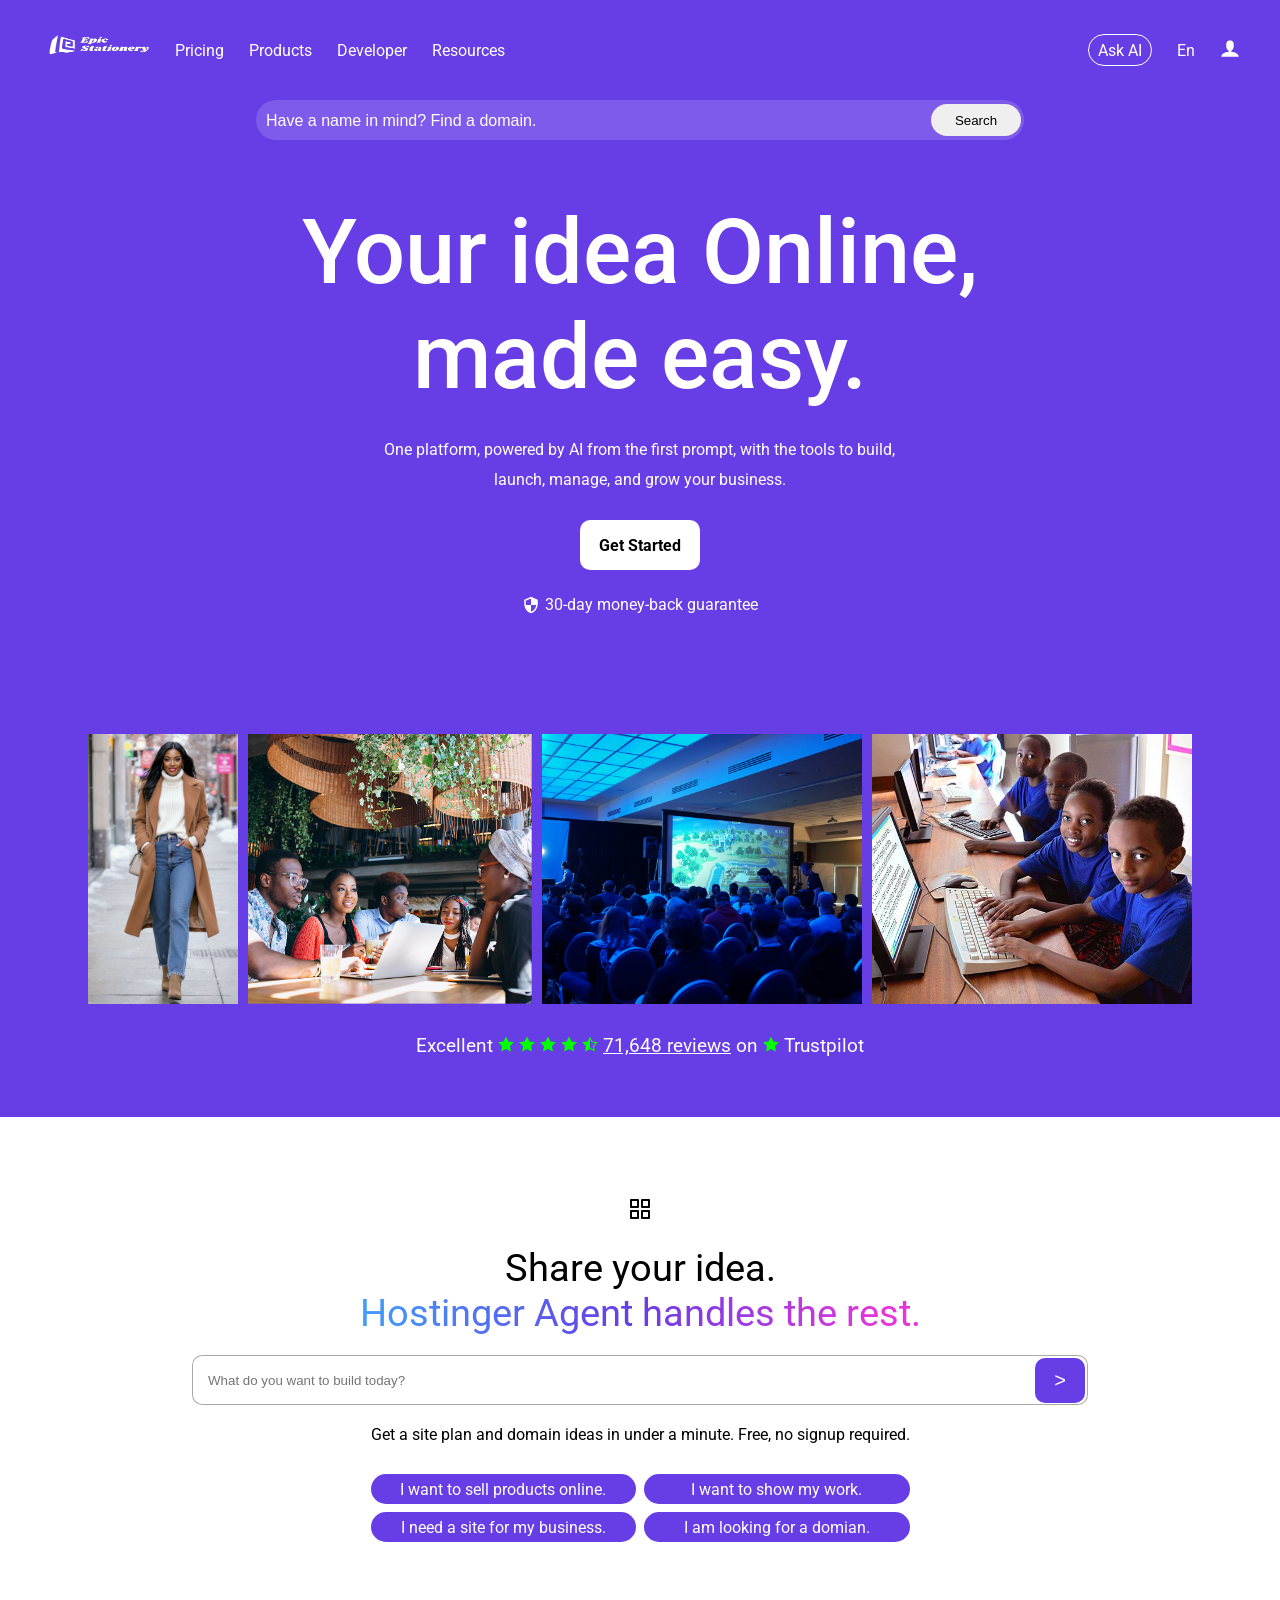
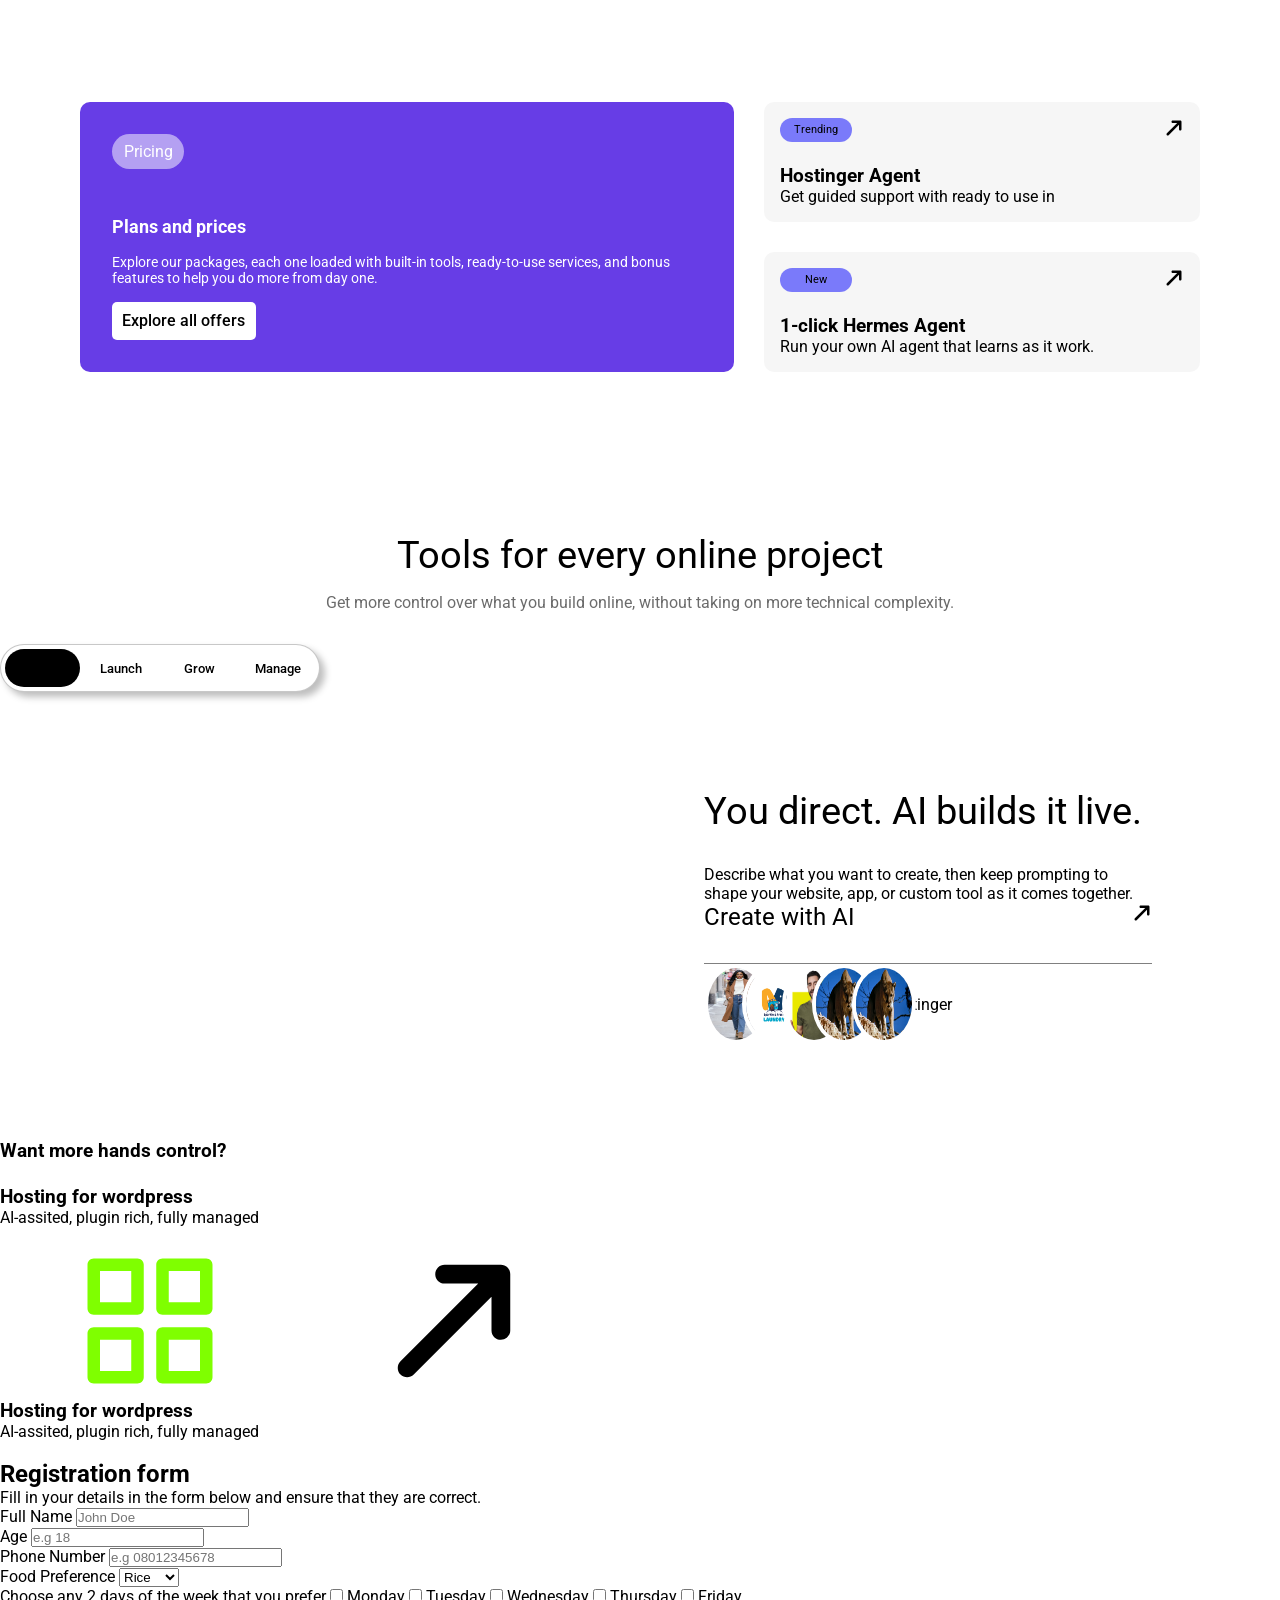
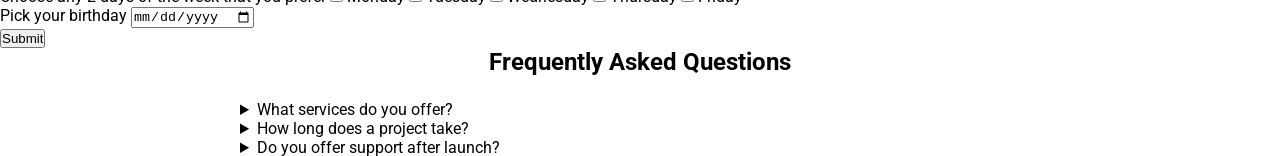
==== index1.html @ b1a4bb9d "Initial commit" ====
<!doctype html>


<html>



  <head>

    <!-- Important tags to include in the head tag of your html -->
    <title>Replication Of Hostinger Homepage</title>
    <link rel="stylesheet" href="/style.css">
    <meta name="viewport" content="width=device-width, initial-scale=1.0">
    <meta charset="UTF-8">
    <link rel="icon" href="Public/Images/favicon-logo.png">



    <link rel="preconnect" href="https://fonts.googleapis.com">
    <link rel="preconnect" href="https://fonts.gstatic.com" crossorigin>
    <link href="https://fonts.googleapis.com/css2?family=Roboto:ital,wght@0,100..900;1,100..900&display=swap" rel="stylesheet">
    <link rel="preconnect" href="https://fonts.googleapis.com">
    <link rel="preconnect" href="https://fonts.gstatic.com" crossorigin>
    <link href="https://fonts.googleapis.com/css2?family=Vampiro+One&display=swap" rel="stylesheet">
    
  </head>



  <body>


    <!-- Header section -->
    <header class="header">
      <div class="header-section-1">
        <img id="logoBlack" class="logo hidden" src="/Public/Images/Epic_logo_black.png" alt="Epic Logo Black" />
        <img id="logoWhite" class="logo" src="/Public/Images/Epic-logo-white.png" alt="Epic Logo White" />
        <nav class="header-nav sticky-text"> 
          <a href="https://www.hostinger.com/ng/pricing">Pricing</a>
          <a href="/products">Products</a>
          <a href="/developer">Developer</a>
          <a href="/resources">Resources</a>
        </nav>
      </div>
      <div class="header-section-2">
        <a class="Askai-btn" href="/ask-ai">Ask AI</a>
        <a class="lang" href="">En</a>
        <a class="profile" href="/user-profile">
          <!-- <img src="" alt=""> -->
          <svg class="icon icon-user"><use xlink:href="Public/symbol-defs.svg#icon-user"></use></svg>
        </a>
        <div class="menu">
          <svg class="icon icon-menu"><use xlink:href="Public/menu.svg"></use></svg>
        </div>
        
      </div>
    </header>


    <!-- Main section -->
    <main>

      <!-- First section inside main tag -->
      <section class="section-1">


        <div class="section-1-search">
          <input
            name="Search"
            id=""
            placeholder="Have a name in mind? Find a domain."
          ></input>
          <button class="section-1-searchbutton" type="submit">Search</button>
        </div>


        <div class="section-1-content">
          <h2 id="first-h2" class="section-1-h2">Your idea Online, <br> made easy.</h2>
          <p class="section-1-contentp1">
            One platform, powered by AI from the first prompt, with the tools to
            build, launch, manage, and grow your business.
          </p>
          <a class="section-1-ctabutton" href=""><b>Get Started</b></a>
          <p id="styled" class="section-1-contentp2"><svg class="icon icon-security"><use xlink:href="Public/symbol-defs.svg#icon-security"></use></svg> 30-day money-back guarantee</p>
        </div>


        <div class="section-1-content2">

          <div class="section-1-images">
            <div class="hero-image1-container">
              <h4>Build</h4>
              <img
              class="hero-image1"
                src="Public/Images/15 Effortless Winter Style for Black Women.jpg"
                alt="Image 1"
              />
            </div>
            <div class="hero-image2-container">
              <h4>Lauch</h4>
              <img class="hero-image2" src="Public/Images/community.png" alt="Image 2" />

            </div>
              
              <div class="hero-image3-container">
                <h4>Grow</h4>
                <img
                class="hero-image3"
                  src="Public/Images/stem-list-EVgsAbL51Rk-unsplash.jpg"
                  alt="Image 3"
                />
              </div>
  
              <div class="hero-image4-container">
                <h4>Mange</h4>
                <img class="hero-image4" src="Public/Images/kps.jpg" alt="Image 4" />
              </div>
  
          </div>
  
  
          <div class="hero-review">
            <p>Excellent 
              <span><svg class="icon icon-star-full"><use xlink:href="Public/symbol-defs.svg#icon-star-full"></use></svg> </span> 
              <span><svg class="icon icon-star-full"><use xlink:href="Public/symbol-defs.svg#icon-star-full"></use></svg> </span> 
              <span><svg class="icon icon-star-full"><use xlink:href="Public/symbol-defs.svg#icon-star-full"></use></svg> </span> 
              <span><svg class="icon icon-star-full"><use xlink:href="Public/symbol-defs.svg#icon-star-full"></use></svg> </span> 
              <span><svg class="icon icon-star-half"><use xlink:href="Public/symbol-defs.svg#icon-star-half"></use></svg> </span>  
              <a class="hero-review-text">71,648 reviews</a> on <span><svg class="icon icon-star-full"><use xlink:href="Public/symbol-defs.svg#icon-star-full"></use></svg> </span> Trustpilot</p>
          </div>
        </div>

      </section>


      <!-- Second section inside main tag -->
      <section class="section-2">

        <div>
          <img src="/Public/Images/grid.png" alt="Grid Icon" />
        </div>

        <div>
          <h2 class="section-2-heading">
            Share your idea. <br />
            <span class="section-2-heading2">Hostinger Agent handles the rest.</span>
          </h2>
          <!-- <h2>Hostinger Agent handles the rest.</h2> -->
        </div>

        <div class="section-2-input">
          <!-- <form action=""> -->
            <input
            name="Textarea"
            id="section-2-field"
            class="section-2-textarea"
            placeholder="What do you want to build today?"
          />
          <button class="section-2-button" type="submit">></button>
          <!-- </form> -->
        </div>


        <div class="section-2-text">
            <p class="section-2-text1">Get a site plan and domain ideas in under a minute. Free, no signup required.</p>
            <div class="section-2-subtext">
                <p class="subtext-1">I want to sell products online.</p>
                <p class="subtext-2">I want to show my work.</p>
                <p class="subtext-3">I need a site for my business.</p>
                <p class="subtext-4">I am looking for a domian.</p>
            </div>
        </div>


      </section>


      <!-- Third section inside main tag -->
      <section class="section-3-container">


        <div class="section-3-container1">
            <h4>Pricing</h4>
            <div class="section-3-container1subtext">
              <h3>Plans and prices</h3>
              <p>Explore our packages, each one loaded with built-in tools, ready-to-use services, and bonus features to help you do more from day one.</p>
              <a href="" class="section-3-button">Explore all offers</a>
            </div>
        </div>


         <div class="section-3-container2">
          <div class="section-3-container2heading">
            <h4>Trending</h4>
            <div><svg class="icon icon-user"><use xlink:href="Public/symbol-defs.svg#icon-arrow-up-right2"></use></svg></div>
          </div>
          <div class="section-3-container2subheading">
            <h3>Hostinger Agent</h3>
            <p>Get guided support with ready to use in </p>
          </div>
        </div>


        <div class="section-3-container3">
          <div class="section-3-container2heading">
            <h4>New</h4>
            <div><svg class="icon icon-user"><use xlink:href="Public/symbol-defs.svg#icon-arrow-up-right2"></use></svg></div>
          </div>
          <div class="section-3-container3subheading">
            <h3>1-click Hermes Agent</h3>
            <p>Run your own AI agent that learns as it work.</p>
            <!-- <img src="" alt=""> -->
          </div>
        </div>


      </section>


      <!-- Fourth section inside main tag -->
      <section class="section-4">


        <div class="section-4-heading">
            <h1>Tools for every online project</h1>
            <p>Get more control over what you build online, without taking on more technical complexity.</p>
        </div>


        <div class="section-4-nav">
            <a class="section-4-navactive" href=""> Build</a>
            <a href="">Launch</a>
            <a href="">Grow</a>
            <a href="">Manage</a>
        </div>


        <div class="section-4-build">
            <div class="section-4-buildvideo">
            <video src="Public/Videos/file_example_MP4_480_1_5MG.mp4" autoplay muted playinline></video>
            </div>
            <div class="section-4-buildtext">
                <div class="section-4-buildtext1">
                    <h3>You direct. AI builds it live.</h3>
                    <p>Describe what you want to create, then keep prompting to shape your website, app, or custom tool as it comes together.</p>
                
                </div>
                <div class="section-4-buildtext2">
                    <h4>Create with AI</h4>
                    <svg class="icon icon-user"><use xlink:href="Public/symbol-defs.svg#icon-arrow-up-right2"></use></svg>            
                </div>
                <div class="section-4-buildtext3">
                  <div class="section-4-buildimages">
                    <img class="section-4-buildimages1" src="Public/Images/15 Effortless Winter Style for Black Women.jpg" alt="">
                    <img class="section-4-buildimages2" src="Public/Images/AB Laundry Logo White BG.png" alt="">
                    <img class="section-4-buildimages3" src="Public/Images/instructor-1x-v3.jpg" alt="">
                    <img class="section-4-buildimages4" src="Public/Images/SetUp_Cougar.png" alt="">
                    <img class="section-4-buildimages5" src="Public/Images/SetUp_Cougar.png" alt="">
                  </div>
                    
                    <p>creators choose Hostinger</p>
                </div>
            </div>
        </div>


        <div>
            <div>
                <h3>Want more hands control?</h3>
            </div>
            <div>
                <div>
                <svg class="icon icon-user"><use xlink:href="Public/symbol-defs.svg#icon-wordpress"></use></svg> 
                <svg class="icon icon-user"><use xlink:href="Public/symbol-defs.svg#icon-arrow-up-right2"></use></svg> 
                </div>
                <div>
                    <div>
                        <h3>Hosting for wordpress</h3>
                        <p class="bold-p">AI-assited, plugin rich, fully managed</p>
                    </div>
                </div>
                <div>
                    <img src="" alt="">
                </div>
            </div>
            <div>
                <div>
                <svg class="icon icon-grid"><use xlink:href="Public/symbol-defs.svg#icon-grid"></use></svg> 
                <svg class="icon icon-arrow-up-right2"><use xlink:href="Public/symbol-defs.svg#icon-arrow-up-right2"></use></svg> 


                <!-- <svg class="icon icon-cogs"><use xlink:href="#icon-cogs"></use></svg> -->
                </div>
                <div>
                    <div>
                        <h3>Hosting for wordpress</h3>
                        <p class="bold-p">AI-assited, plugin rich, fully managed</p>
                    </div>
                </div>
                <div>
                    <img src="" alt="">
                </div>
            </div>
        </div>


      </section>


      <!-- Fifth section inside main tag -->
      <section>


        <div>
          <h2>Registration form</h2>
          <p class="bold-p">Fill in your details in the form below and ensure that they are correct.</p>
        </div>


        <div>
          <form action="/submit" method="POST">
            <!-- name -->
             <div>
              <label for="fullname">Full Name</label>
              <input type="text" id="fullname" name="fullname" placeholder="John Doe" required />
             </div>

             <!-- age -->
              <div>
                <label for="age">Age</label>
                <input type="number" id="age" name="age" placeholder="e.g 18" required />
              </div>

              <!-- phone number -->
               <div>
                <label for="number">Phone Number</label>
                <input type="number" id="number" name="number" placeholder="e.g 08012345678" required />
               </div>

               <!-- Food preference (Dropdown) -->
                <div>
                  <label for="preference">Food Preference</label>
                  <select name="preference" id="preference" placeholder="Food preference" required>
                    <option value="Rice">Rice</option>
                    <option value="Beans">Beans</option>
                    <option value="Pasta">Pasta</option>
                  </select>
                </div>

                <!-- Best day of the week -->
                 <div>
                  <label for="week">Choose any 2 days of the week that you prefer</label>
                  <input type="checkbox" id="monday" name="week" value="monday" />
                  <label for="monday">Monday</label>
                  <input type="checkbox" id="tuesday" name="week" value="tuesday" />
                  <label for="tuesday">Tuesday</label>
                  <input type="checkbox" id="wednesday" name="week" value="wednesday" />
                  <label for="wednesday">Wednesday</label>
                  <input type="checkbox" id="thursday" name="week" value="thursday" />
                  <label for="thursday">Thursday</label>
                  <input type="checkbox" id="friday" name="week" value="friday" />
                  <label for="friday">Friday</label>
                 </div>

                 <!-- date -->
                  <div>
                    <label for="date">Pick your birthday</label>
                    <input type="date" id="date" name="date" required />
                  </div>

                  <!-- submit -->
                   <div>
                    <input type="submit" value="Submit" />
                   </div>
          </form>
        </div>

      </section>

      <section class="faq" aria-labelledby="faq-heading">
  <h2 id="faq-heading">Frequently Asked Questions</h2>

  <details class="faq-item">
    <summary>What services do you offer?</summary>
    <div class="faq-content">
      <p>
        We provide web development, UI/UX design, branding,
        digital marketing, and business automation solutions.
      </p>
    </div>
  </details>

  <details class="faq-item">
    <summary>How long does a project take?</summary>
    <div class="faq-content">
      <p>
        Most projects are completed within 2–8 weeks depending
        on complexity and requirements.
      </p>
    </div>
  </details>

  <details class="faq-item">
    <summary>Do you offer support after launch?</summary>
    <div class="faq-content">
      <p>
        Yes. We provide ongoing maintenance, updates, and
        technical support packages.
      </p>
    </div>
  </details>
</section>

    </main>



    <footer>

    </footer>

    <script src="/script.js"></script>
  </body>
</html>
---- style.css ----
* {
  margin: 0px;
  padding: 0px;
  box-sizing: border-box;
  /* border: solid 1px red; */
}

html {
  font-family: "Roboto", sans-serif;
}

body {
  /* background-image: url(/Public/Images/stem-list-EVgsAbL51Rk-unsplash.jpg); */
  overflow-x: hidden;
}

.logo {
  height: 100px;
  width: 120px;
}

.hidden{
  display: none;
}

.icon-grid {
  fill: chartreuse;
}

.heading-joint {
  text-decoration: underline;
  text-transform: uppercase;
}

.header{
  position: sticky;
  top: 0;
  display: flex;
  flex-direction: row;
  justify-content: space-between;
  align-items: center;
  /* gap: 18px; */
  flex-wrap: wrap;
  padding: 0px 40px 0px 40px;
  /* padding-left: 20px;
  padding-right: 20px; */
  background-color: #673de6;
  height: 100px;
  z-index: 1000;
}

.sticky{
  position: sticky;
  top: 0;
}


.header-section-1 {
  display: flex;
  align-items: center;
  gap: 15px;
}

.header-nav {
  display: flex;
  gap: 25px;
  /* align-items: center;
  justify-content: space-between; */
}

.header-nav a,
.header-section-2 a {
  text-decoration: none;
  color: white;
}

.header-section-2 {
  display: flex;
  gap: 25px;
  align-items: center;
}

.icon-user {
  fill: white;
  width: 20px;
  height: 20px;
}



/* Section 1 */

.section-1 {
  display: flex;
  flex-direction: column;
  align-items: center;
  background-color: #673de6;
  gap: 60px;

  position: relative;
}

.section-1-search {
  width: 60%;
  height: 40px;
  position: relative;
}

.section-1-search input {
  width: 100%;
  height: 100%;
  background-color: rgba(255, 255, 255, 0.153);
  color: white;
  padding: 2px 0px 0px 10px;
  font-size: clamp(0.8rem, 3vw, 1rem);
  outline: none;
  border: none;
  border-radius: 2rem;
}

.section-1-search input::placeholder {
  color: white;
}

.section-1-searchbutton {
  width: 90px;
  height: 32px;
  border: none;
  border-radius: 2rem;
  position: absolute;
  top: 4.1px;
  right: 3px;
  /* top: 0;
  left: 100; */
}

.section-1-content {
  display: flex;
  flex-direction: column;
  align-items: center;
  gap: 25px;
}

.section-1-h2 {
  display: block;
  font-size: clamp(2rem, 7vw, 7rem);
  font-weight: 500;
  color: white;
  text-align: center;
}

.section-1-contentp1 {
  text-align: center;
  color: white;
  font-size: clamp(0.05rem, 7vw, 1rem);
  line-height: 30px;
  width: 70%;
}

.section-1-ctabutton {
  width: 120px;
  height: 50px;
  background-color: white;
  color: black;
  text-decoration: none;
  display: flex;
  justify-content: center;
  align-items: center;
  border-radius: 10px;
}

.section-1-ctabutton:hover{
  transform: scale(1.1);
}

.section-1-contentp2 {
  color: white;
  display: flex;
  align-items: center;
  gap: 5px;
}

.icon-security {
  width: 18px;
  height: 18px;
  fill: white;
}

.section-1-content2 {
  display: flex;
  flex-direction: column;
  align-items: center;
  margin: 60px 0px 60px 0px;
  width: 100%;
}

.section-1-images {
  display: flex;
  gap: 10px;
  max-width: 100%;
  height: 300px;
  justify-content: center;
}

.hero-image1-container,
.hero-image2-container,
.hero-image3-container,
.hero-image4-container {
  height: 90%;
}

.hero-image1-container h4,
.hero-image2-container h4,
.hero-image3-container h4,
.hero-image4-container h4 {
  display: none;
}

.hero-image1-container,
.hero-image3-container,
.hero-image4-container {
  max-width: 25%;
}

.hero-image2-container {
  max-width: 50%;
}

.hero-image1,
.hero-image2,
.hero-image3,
.hero-image4 {
  object-fit: cover;
  max-width: 100%;
  height: 100%;
}

.Askai-btn {
  display: flex;
  border: white 1px solid;
  height: 2rem;
  width: 4rem;
  text-align: center;
  align-items: center;
  justify-content: center;
  border-radius: 2rem;
  
}

.Askai-btn:hover {
  border: green 1px solid;
}

.menu {
  display: none;
}

/* Header section Media Query */

@media (max-width: 768px) {
  .section-1-search{
    width: 90%;
  }
}

@media (max-width: 768px) {
  .header{
    padding: 0px 15px 0px 15px;
  }

  .header-nav,
  .lang,
  .profile {
    display: none;
  }

  .menu {
    display: block;
    width: 2rem;
    height: 2rem;
    fill: white;
    
  }

  .icon-menu {
    width: 1.5rem;
    height: 1.5rem;
  }

  .section-1-contentp1{
    padding: 0rem 2rem 0rem 2rem;
    width: 80%;
  }
}

@media (max-width: 1024px) {
  .section-1-content2{
    margin: 2rem 0rem 2rem 0rem;
  }


  .section-1-images {
    flex-direction: column;
    min-width: 70%;
    margin-bottom: 2rem;
  }

  .hero-image1-container h4,
  .hero-image2-container h4,
  .hero-image3-container h4,
  .hero-image4-container h4 {
    display: block;
    color: white;
  }

  .hero-image1-container,
  .hero-image2-container,
  .hero-image3-container,
  .hero-image4-container {
    height: 25%;
    max-width: 100%;
    background-color: rgba(255, 255, 255, 0.267);
    border-radius: 2rem;
    border: rgba(255, 255, 255, 0.673) 1px solid;
    display: flex;
    justify-content: flex-start;
    align-items: center;
    padding-left: 2rem;
    
  }

  .hero-image1,
  .hero-image2,
  .hero-image3,
  .hero-image4 {
    display: none;
  }
}

.hero-review{
  color: white;
  font-size: clamp(0.7rem, 3vw, 1.2rem);
}

.icon-star-full,
.icon-star-half{
  width: 1rem;
  height: 1rem;
  fill: #00ff00;
}

.icon-star-full:hover,
.icon-star-half:hover{
  fill: #067f06;
}

.hero-review-text{
  text-decoration: underline;
}

.hero-review-text:hover{
  text-decoration: none;
}



/* Section 2 css */

.section-2 {
  display: flex;
  flex-direction: column;
  align-items: center;
  gap: 20px;
  padding-top: 5rem;
}

.section-2-heading {
  text-align: center;
  font-size: clamp(1rem, 3vw, 3rem);
  /* font-size: 48px; */
  font-weight: 400;
}

/* @media (max-width: 998px){
  .section-2-heading{
    font-size: 24px;
  }
} */

.section-2-heading2 {
  background: linear-gradient(-87.63deg,#e536db 6.95%,#673de6 51.17%,#3ab0ff 109.29%);
  -webkit-background-clip: text;
  background-clip: text;
  color: transparent;
}

.section-2-input {
  display: flex;
  min-width: 70%;
  height: 50px;
  position: relative;
}

.section-2-textarea {
  height: 50px;
  width: 100%;
  border-radius: 10px;
  border: solid 1px rgba(128, 128, 128, 0.67);
  padding-left: 15px;
}

.section-2-button {
  background-color: #673de6;
  width: 50px;
  height: 45px;
  color: white;
  font-size: 20px;
  border-radius: 10px;
  border: none;
  position: absolute;
  right: 3px;
  margin: 3px 0px 0px 0px;
}

.section-2-text1 {
  text-align: center;
  margin-bottom: 30px;
}

.section-2-subtext {
  display: grid;
  grid-template-columns: 1fr 1fr;
  grid-template-rows: 30px 30px;
  /* grid-template-areas: 
  "1fr 1fr"
  "1fr 1fr"; */
  gap: 8px;
  justify-content: space-around;
  
  
}


.subtext-1,
.subtext-2,
.subtext-3,
.subtext-4{
 background-color: #673de6;
 width: 100%;
 text-align: center;
 display: flex;
 align-items: center;
 justify-content: center;
 border-radius: 2rem;
 color: white;
 
}

@media(max-width: 640px){
  .section-2{
    padding: 5rem 2rem 0rem 2rem;
  }

  .section-2-subtext {
    grid-template-columns: 1fr;
    grid-template-rows: repeat(4, 40px);
  }
}

/* .subtext-1 {
  grid-column: 1 / span 2;
}

.subtext-3 {
  grid-column: 2 / span 1;
  grid-row: 2 / span 2;
} */

/* Section 3 */

.section-3-container {
  display: grid;
  grid-template-columns: 1.5fr 1fr;
  grid-template-rows: repeat(2, 120px);
  margin: 160px 80px 160px 80px;
  gap: 30px;
  font-size: 16px;
}

.section-3-container1 {
  grid-column: 1 / span 1;
  grid-row: 1 / span 2;
  background-color: #673de6;
  border-radius: 10px;
  font-size: 16px;
  padding: 2rem 4rem 2rem 2rem;
  /* background-image: url("Public/Images/sharpen=0.avif"); */

  display: flex;
  flex-direction: column;
  justify-content: space-between;
}

.section-3-container1 h4{
  color: white;
  background-color: rgba(255, 255, 255, 0.51);
  border-radius: 2rem;
  padding: 0.5rem;
  width: 4.5rem;
  display: flex;
  justify-content: center;
  font-weight: 400;
}

.section-3-container1subtext{
  height: 60%;
  display: flex;
  flex-direction: column;
  justify-content: space-between
}

.section-3-container1subtext h3{
  color: white;
  font-size: clamp(14px, 3vw, 18px);
}

.section-3-container1subtext p{
  color: white;
  font-size: clamp(8px, 3vw, 14px);
}

.section-3-container2,
.section-3-container3 {
  background-color: rgba(128, 128, 128, 0.075);
  border-radius: 10px;
  font-size: 16px;
  padding: 1em 1em 1em 1em;
  display: flex;
  flex-direction: column;
  justify-content: space-between;
}

.section-3-container2:hover,
.section-3-container3:hover{
  background-color: rgba(128, 128, 128, 0.207);
}

.section-3-container2heading,
.section-3-container2heading{
  display: flex;
  justify-content: space-between;
}

.section-3-container2heading h4,
.section-3-container3heading h4{
  background-color: rgba(0, 0, 255, 0.501);
  padding: 0.3rem;
  border-radius: 2rem;
  width: 4.5rem;
  display: flex;
  justify-content: center;
  font-size: 0.7rem;
  font-weight: 400;
}

.section-3-container2heading svg{
  fill: black;
}

.section-3-button{
  text-decoration: none;
  background-color: white;
  border-radius: 5px;
  color: black;
  font-size: 16px;
  font-weight: 500;
  padding: 0.6rem;
  width: 9rem;
}

.section-3-button:hover{
  background-color: rgb(218, 217, 217);
}

@media(max-width: 1024px){
  .section-3-container{
    grid-template-columns: 1fr;
    grid-template-rows: 160px 100px 100px;
  }
}

/* Section 4 */
.section-4-heading{
  text-align: center;
  padding: 0rem 2rem 0rem 2rem;
}

.section-4-heading h1{
  font-size: clamp(2rem, 3vw, 2.5rem);
  font-weight: 400;
  margin-bottom: 1rem;
}

.section-4-heading p{
  color: rgba(0, 0, 0, 0.579);
}

.section-4-nav{
  display: flex;
  justify-content: space-evenly;
  margin-top: 2rem;
  width: 20rem;
  height: 3rem;
  justify-self: center;
  align-items: center;
  background-color: white;
  border-radius: 2rem;
  border: rgba(128, 128, 128, 0.436) 1px solid;
  box-shadow: 5px 5px 7px rgba(0, 0, 0, 0.258);
  padding: 4px;
  gap: 4px;
  
}

.section-4-nav a{
  text-decoration: none;
  color: black;
  border-radius: 2rem;
  width: 4.8rem;
  height: 100%;
  display: flex;
  align-items: center;
  justify-content: center;
  font-size: 0.8rem;
  font-weight: 500;
  
}

.section-4-nav a:hover{
  background-color: rgba(0, 0, 0, 0.2);
}


.section-4-navactive{
  background-color: black;
  color: white;
}

.section-4-navactive:hover{
  background-color: black;
}

.section-4-build{
  display: flex;
  margin: 6rem 8rem 6rem 8rem;
  gap: 8rem;
}

.section-4-buildvideo{
  width: 50%;
}


.section-4-buildvideo video{
  width: 100%;
}

.section-4-buildtext{
  display: flex;
  flex-direction: column;
  justify-content: space-evenly;
  width: 50%;
}

.section-4-buildtext1 h3{
 font-size: clamp(2rem, 3vw, 2.5rem);
 font-weight: 400;
 margin-bottom: 2rem;
}

.section-4-buildtext2{
  display: flex;
  justify-content: space-between;
  border-bottom: gray 1px solid;
  padding-bottom: 2rem;
}

.section-4-buildtext2 h4{
  font-size: clamp(1rem, 3vw, 1.5rem);
  font-weight: 400;
}

.section-4-buildtext2 svg{
  fill: black;
}

.section-4-buildtext3{
  display: flex;
  align-items: center;
  
}

.section-4-buildimages{
  height: 5rem;
  position: relative;
}

.section-4-buildimages img{
  height: 100%;
  width: 4rem;
  border-radius: 100%;
  border: white 4px solid;
}

.section-4-buildimages2,
.section-4-buildimages3,
.section-4-buildimages4,
.section-4-buildimages5{
 position: absolute;
}

.section-4-buildimages2{
  left: 38px;
}

.section-4-buildimages3{
  left: 78px;
}

.section-4-buildimages4{
  left: 108px;
}

.section-4-buildimages5{
  left: 148px;
}


/* Accordion */


.faq {
  max-width: 800px;
  margin: 0 auto;
}

.faq h2 {
  margin-bottom: 1.5rem;
  text-align: center;
}

.accordion-item {
  background: #fff;
  border: 1px solid #e2e8f0;
  border-radius: 12px;
  margin-bottom: 1rem;
  overflow: hidden;
}

.accordion-trigger {
  width: 100%;
  border: none;
  background: transparent;
  padding: 1.25rem 1.5rem;
  text-align: left;
  font-size: 1rem;
  font-weight: 600;
  cursor: pointer;

  display: flex;
  justify-content: space-between;
  align-items: center;

  color: inherit;
}

.accordion-trigger:hover {
  background: #f1f5f9;
}

.accordion-trigger:focus-visible {
  outline: 3px solid #2563eb;
  outline-offset: -3px;
}

.icon {
  font-size: 1.25rem;
  transition: transform 0.3s ease;
}

.accordion-trigger[aria-expanded="true"] .icon {
  transform: rotate(45deg);
}

.accordion-panel {
  padding: 0 1.5rem 1.5rem;
  line-height: 1.7;
  color: #475569;
}
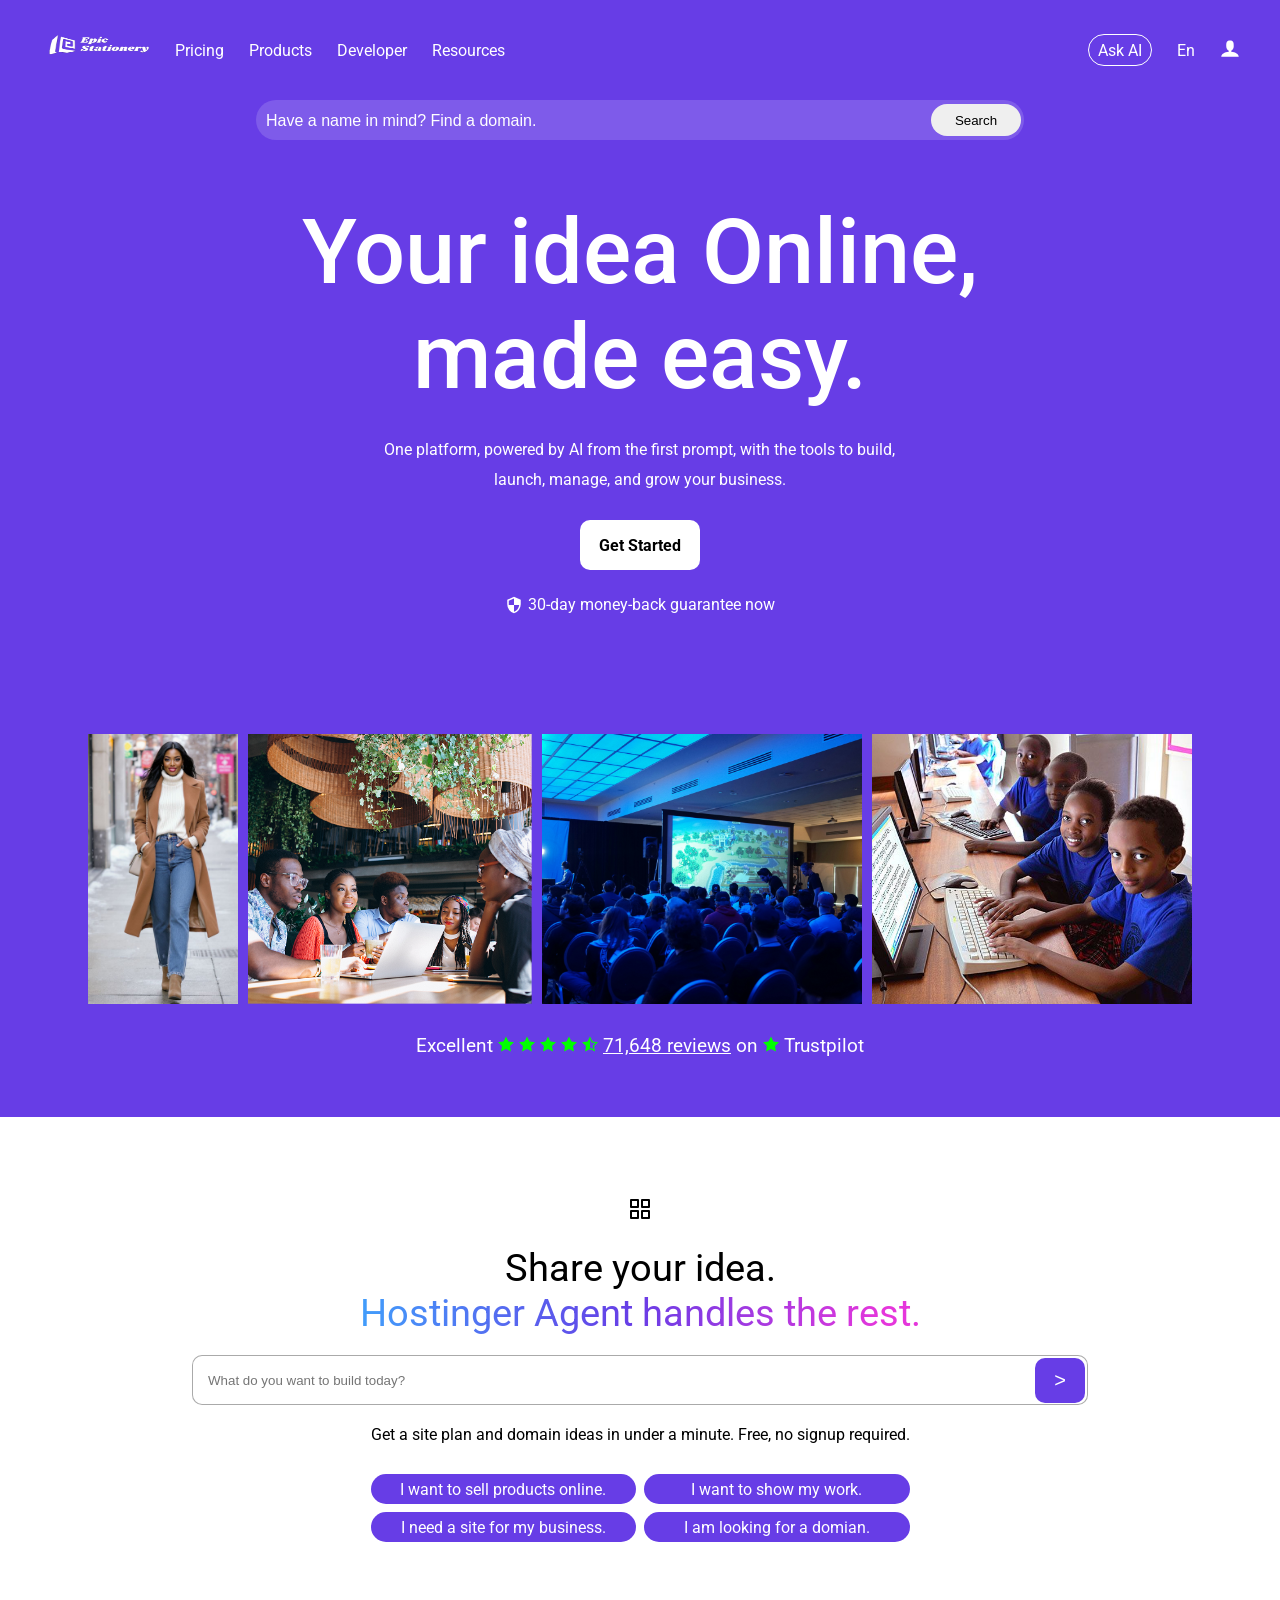
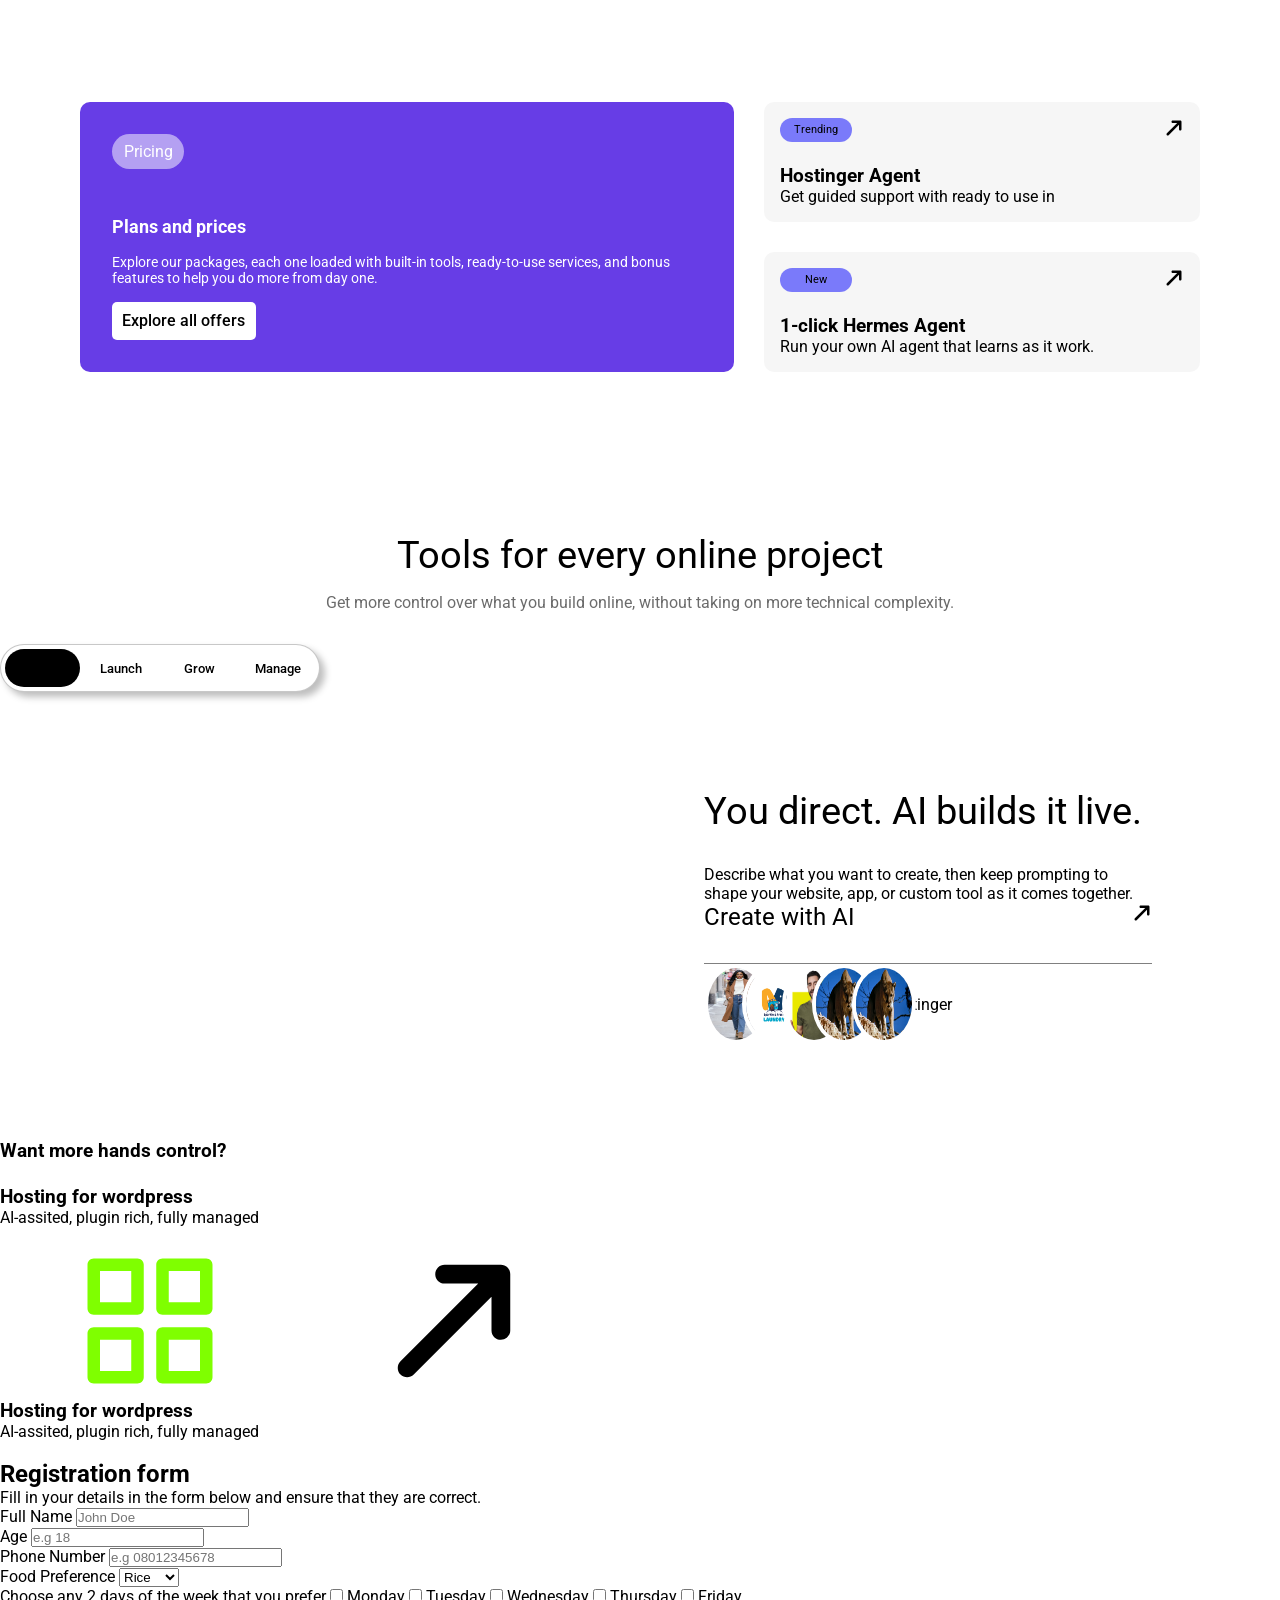
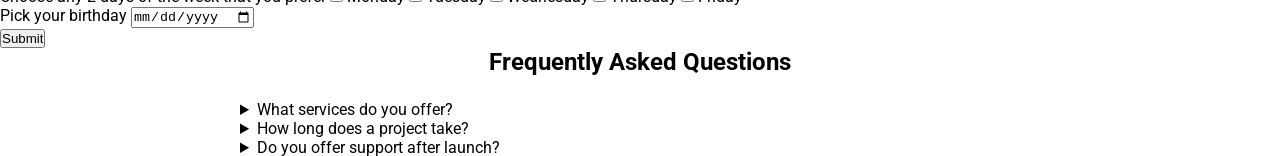
==== commit e66963b5: "No changes" ====
--- a/index1.html
+++ b/index1.html
@@ -81,7 +81,7 @@
             build, launch, manage, and grow your business.
           </p>
           <a class="section-1-ctabutton" href=""><b>Get Started</b></a>
-          <p id="styled" class="section-1-contentp2"><svg class="icon icon-security"><use xlink:href="Public/symbol-defs.svg#icon-security"></use></svg> 30-day money-back guarantee</p>
+          <p id="styled" class="section-1-contentp2"><svg class="icon icon-security"><use xlink:href="Public/symbol-defs.svg#icon-security"></use></svg> 30-day money-back guarantee now</p>
         </div>
 
 
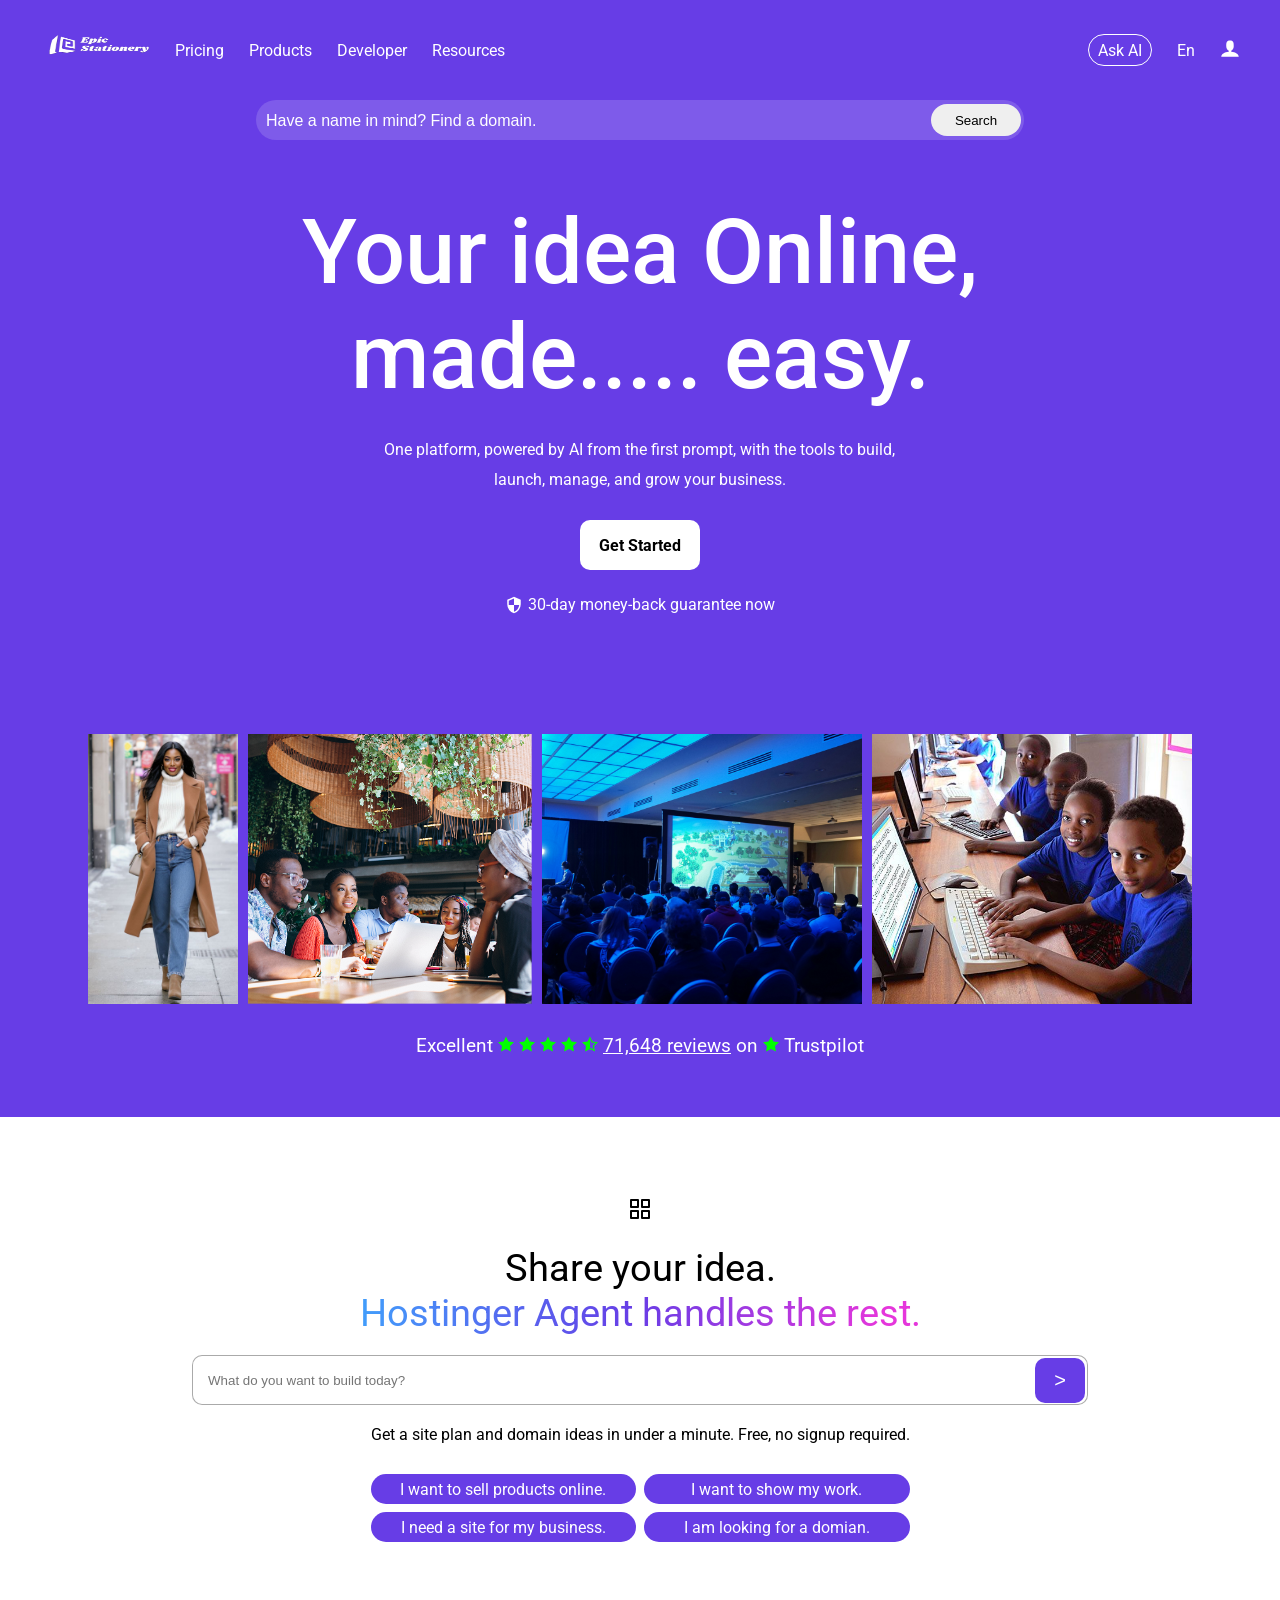
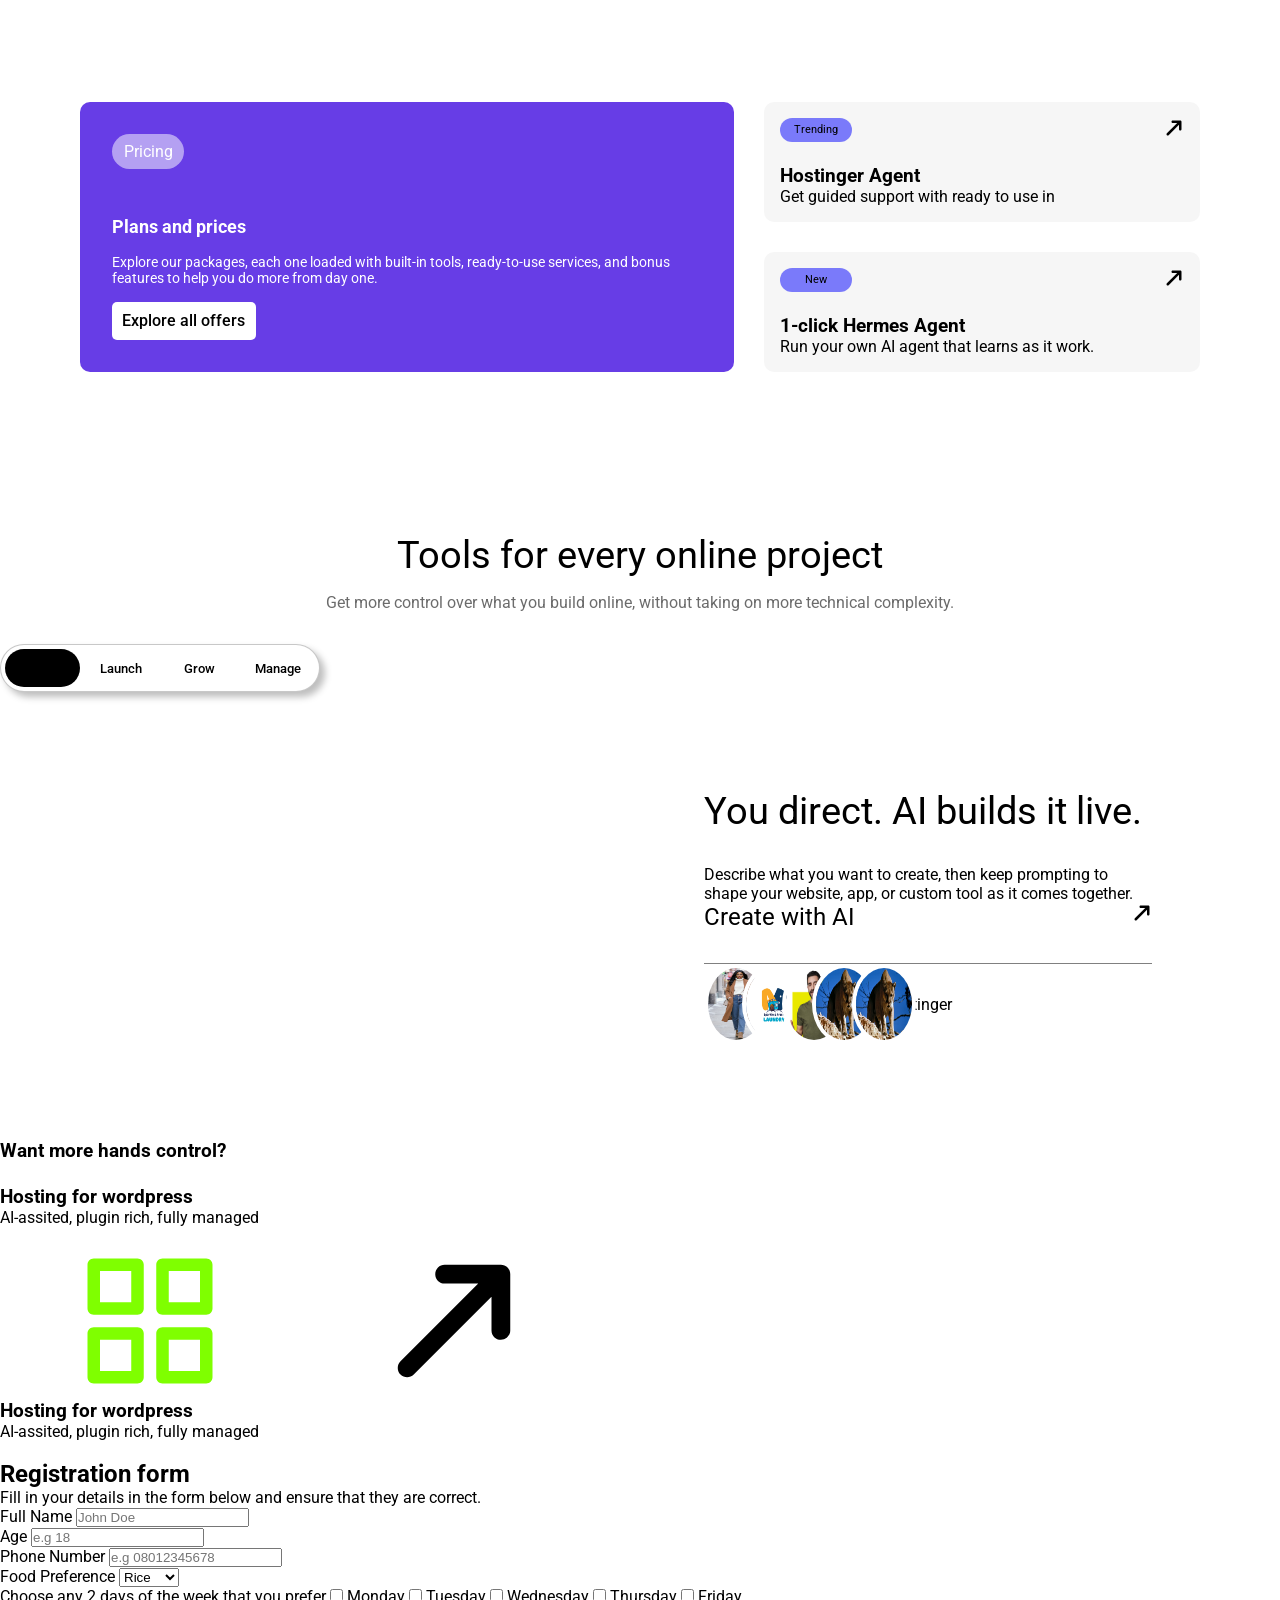
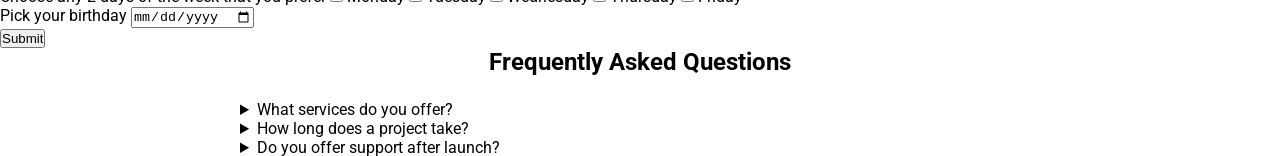
==== commit d8b20c94: "Testing new branch" ====
--- a/index1.html
+++ b/index1.html
@@ -75,7 +75,7 @@
 
 
         <div class="section-1-content">
-          <h2 id="first-h2" class="section-1-h2">Your idea Online, <br> made easy.</h2>
+          <h2 id="first-h2" class="section-1-h2">Your idea Online, <br> made..... easy.</h2>
           <p class="section-1-contentp1">
             One platform, powered by AI from the first prompt, with the tools to
             build, launch, manage, and grow your business.
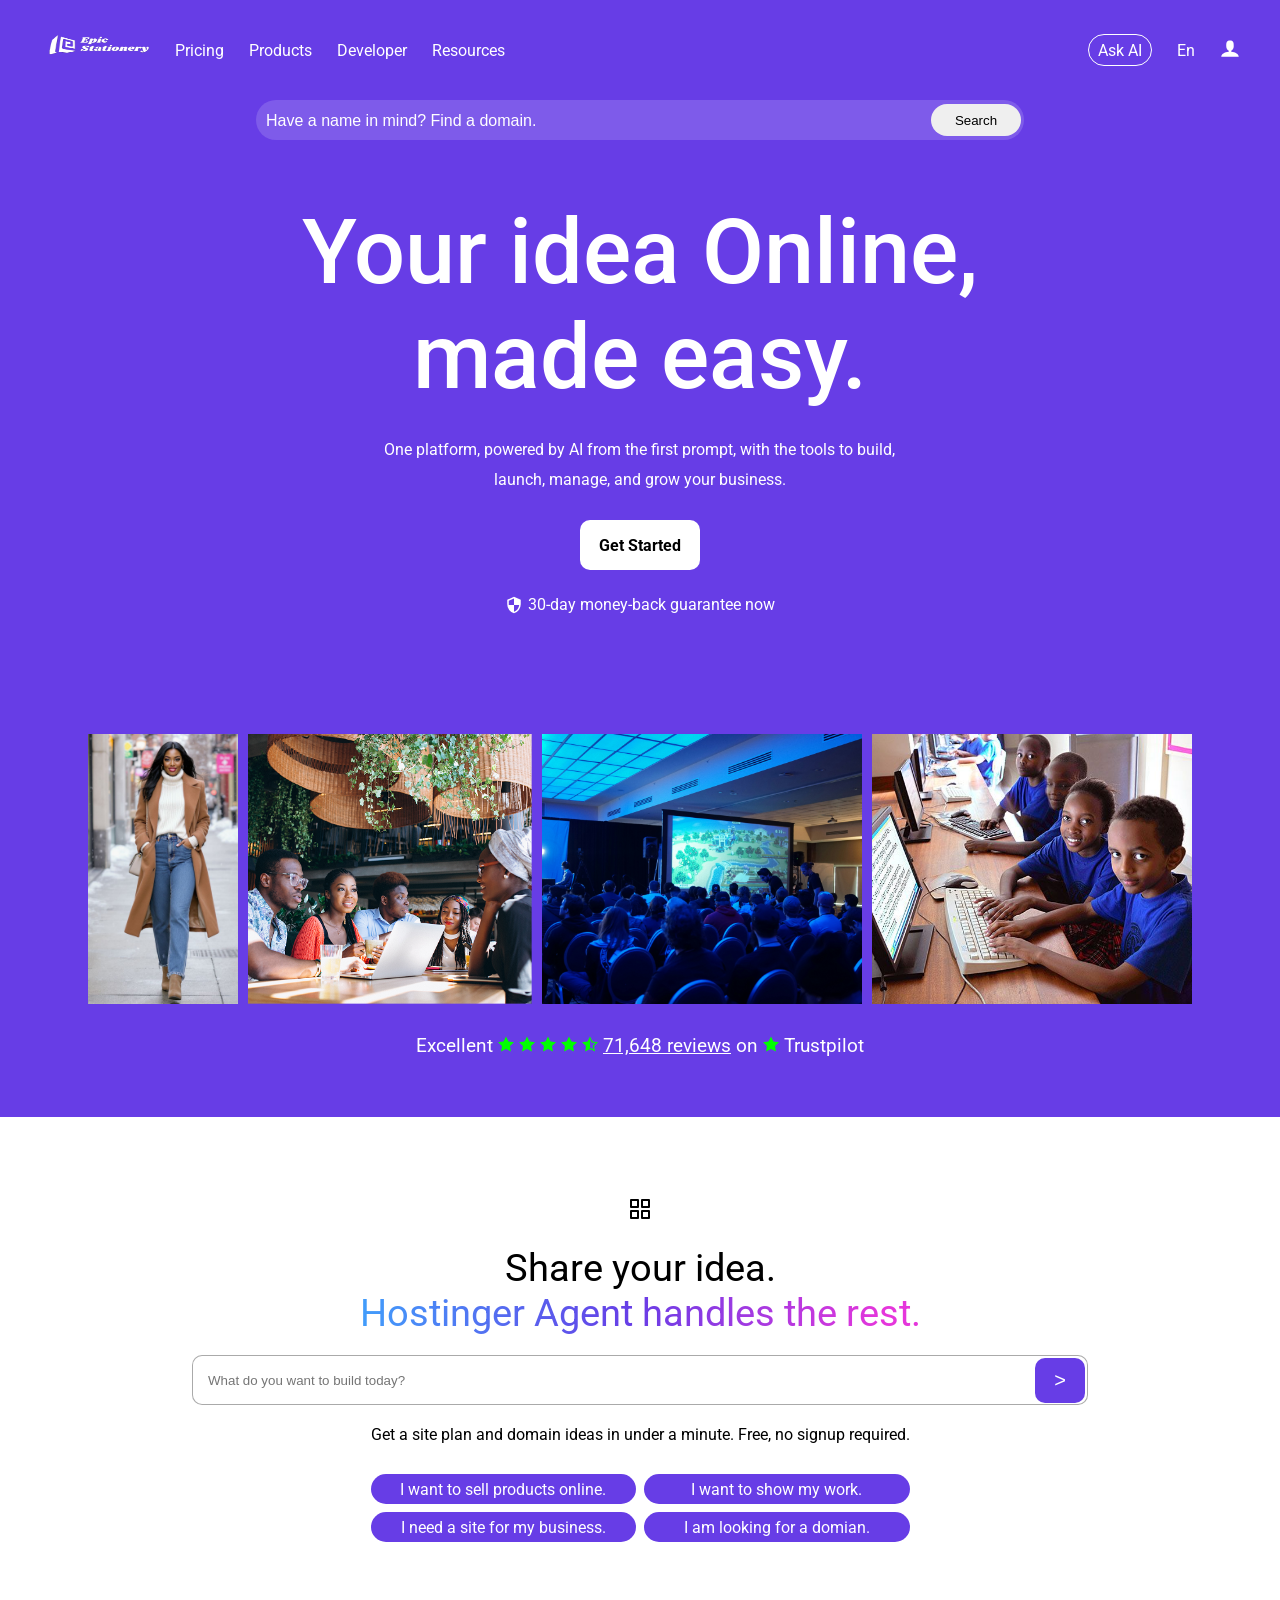
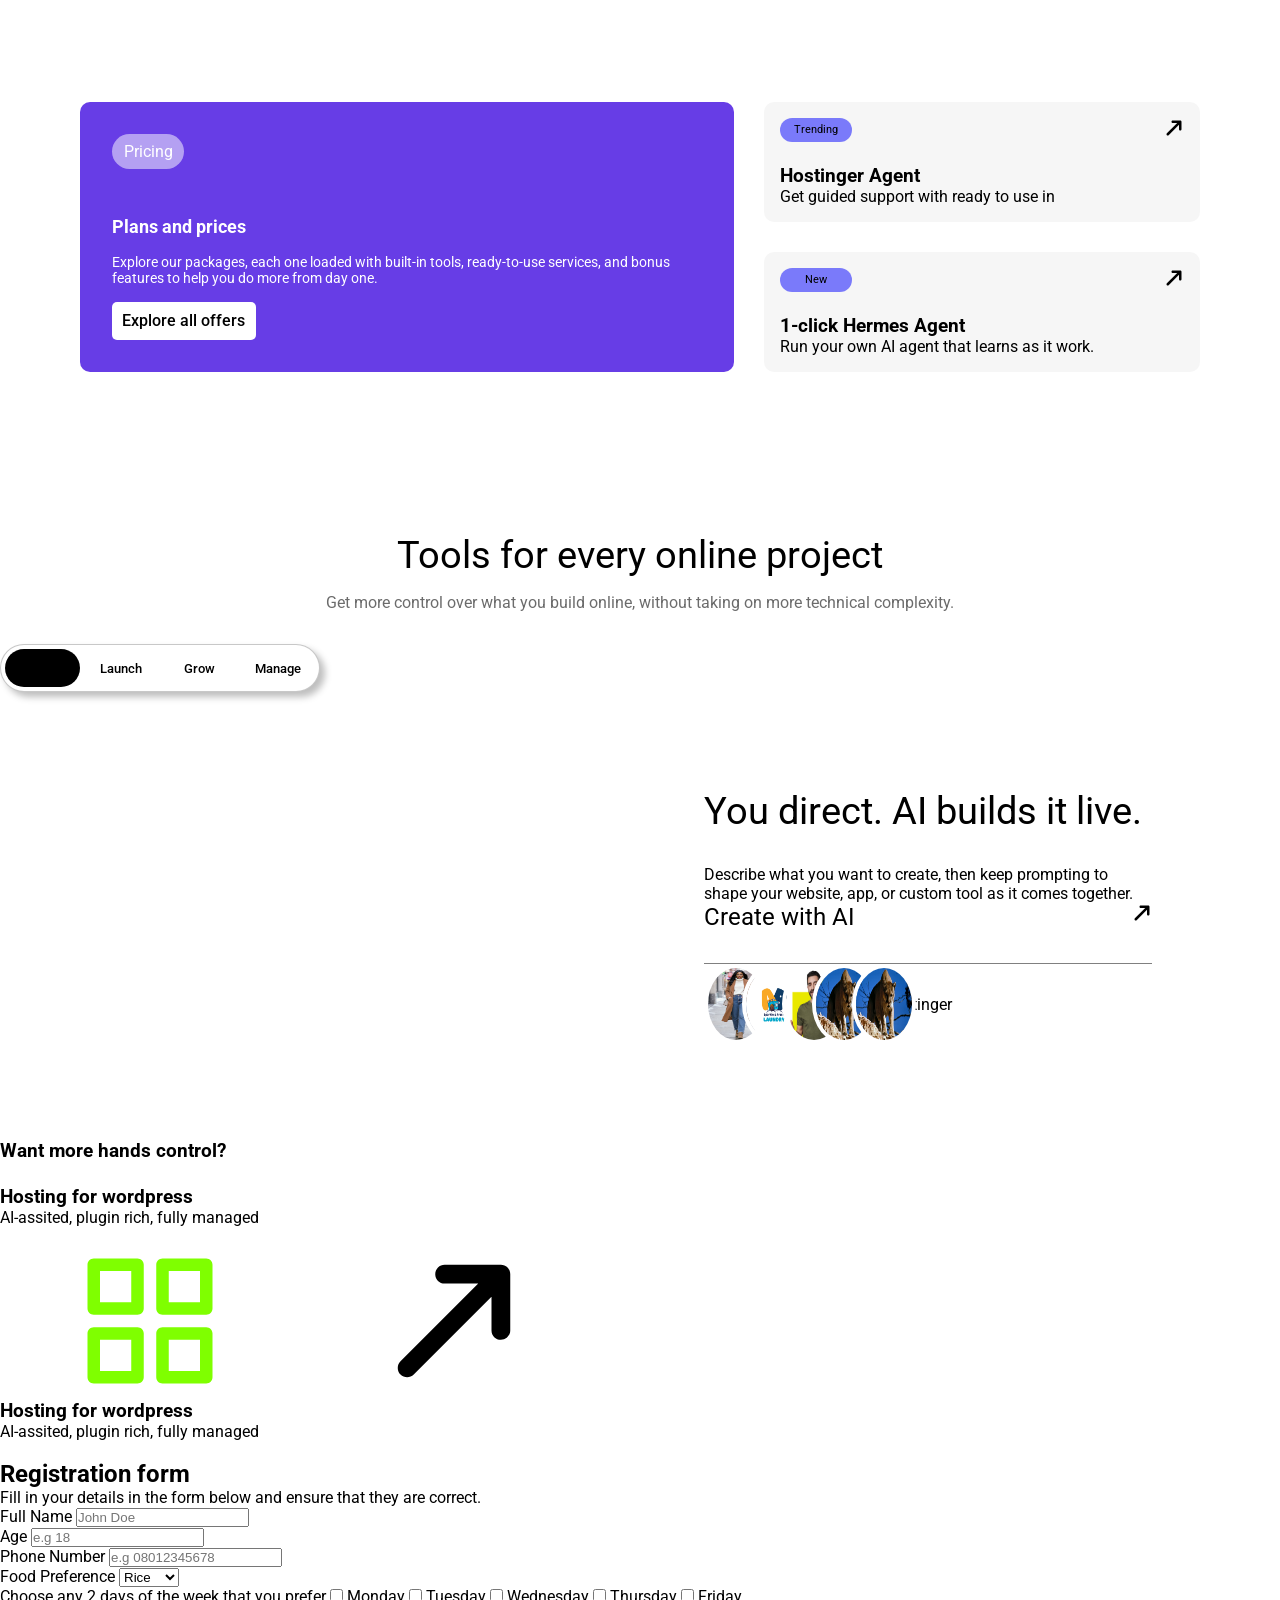
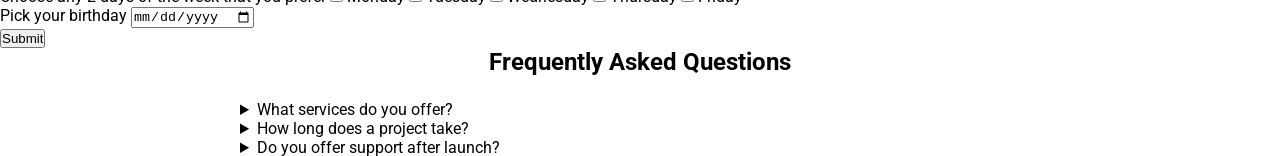
==== commit 7ea01ea1: "Readme file added" ====
--- a/index1.html
+++ b/index1.html
@@ -75,7 +75,7 @@
 
 
         <div class="section-1-content">
-          <h2 id="first-h2" class="section-1-h2">Your idea Online, <br> made..... easy.</h2>
+          <h2 id="first-h2" class="section-1-h2">Your idea Online, <br> made easy.</h2>
           <p class="section-1-contentp1">
             One platform, powered by AI from the first prompt, with the tools to
             build, launch, manage, and grow your business.
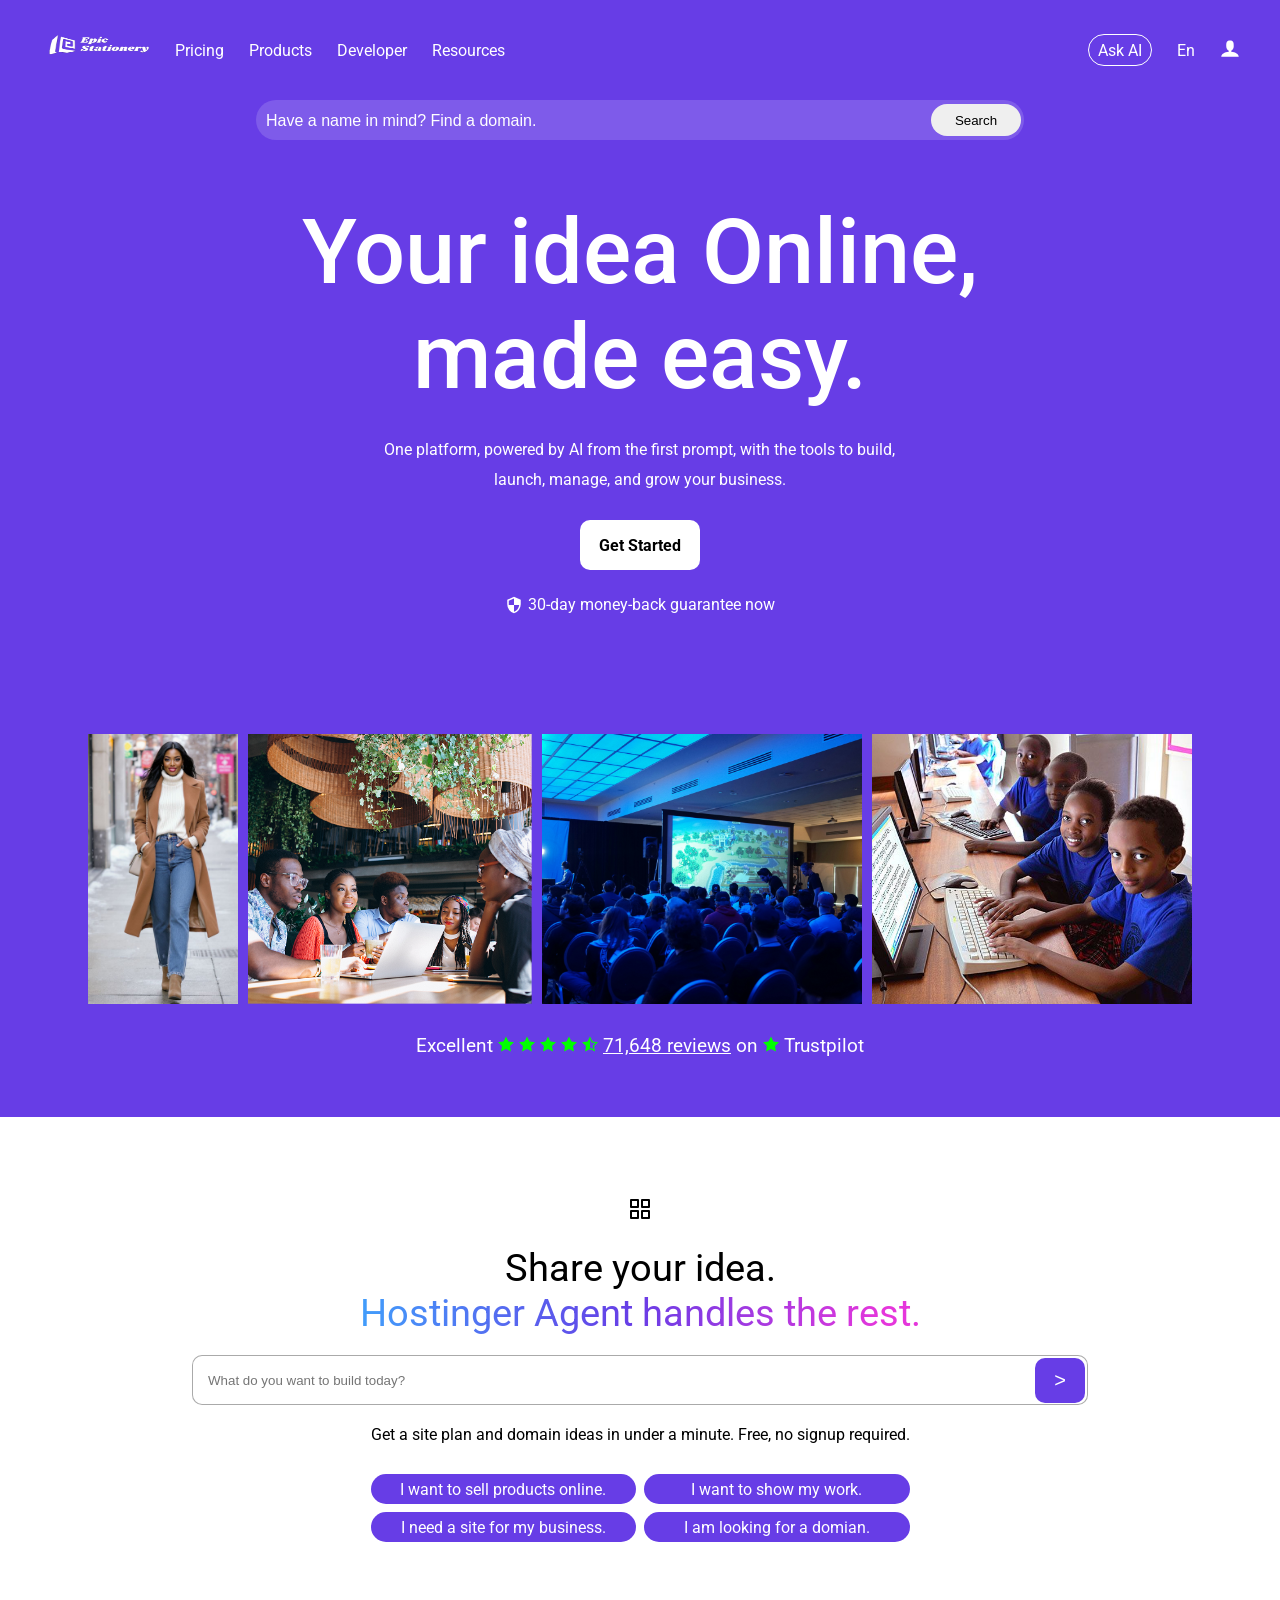
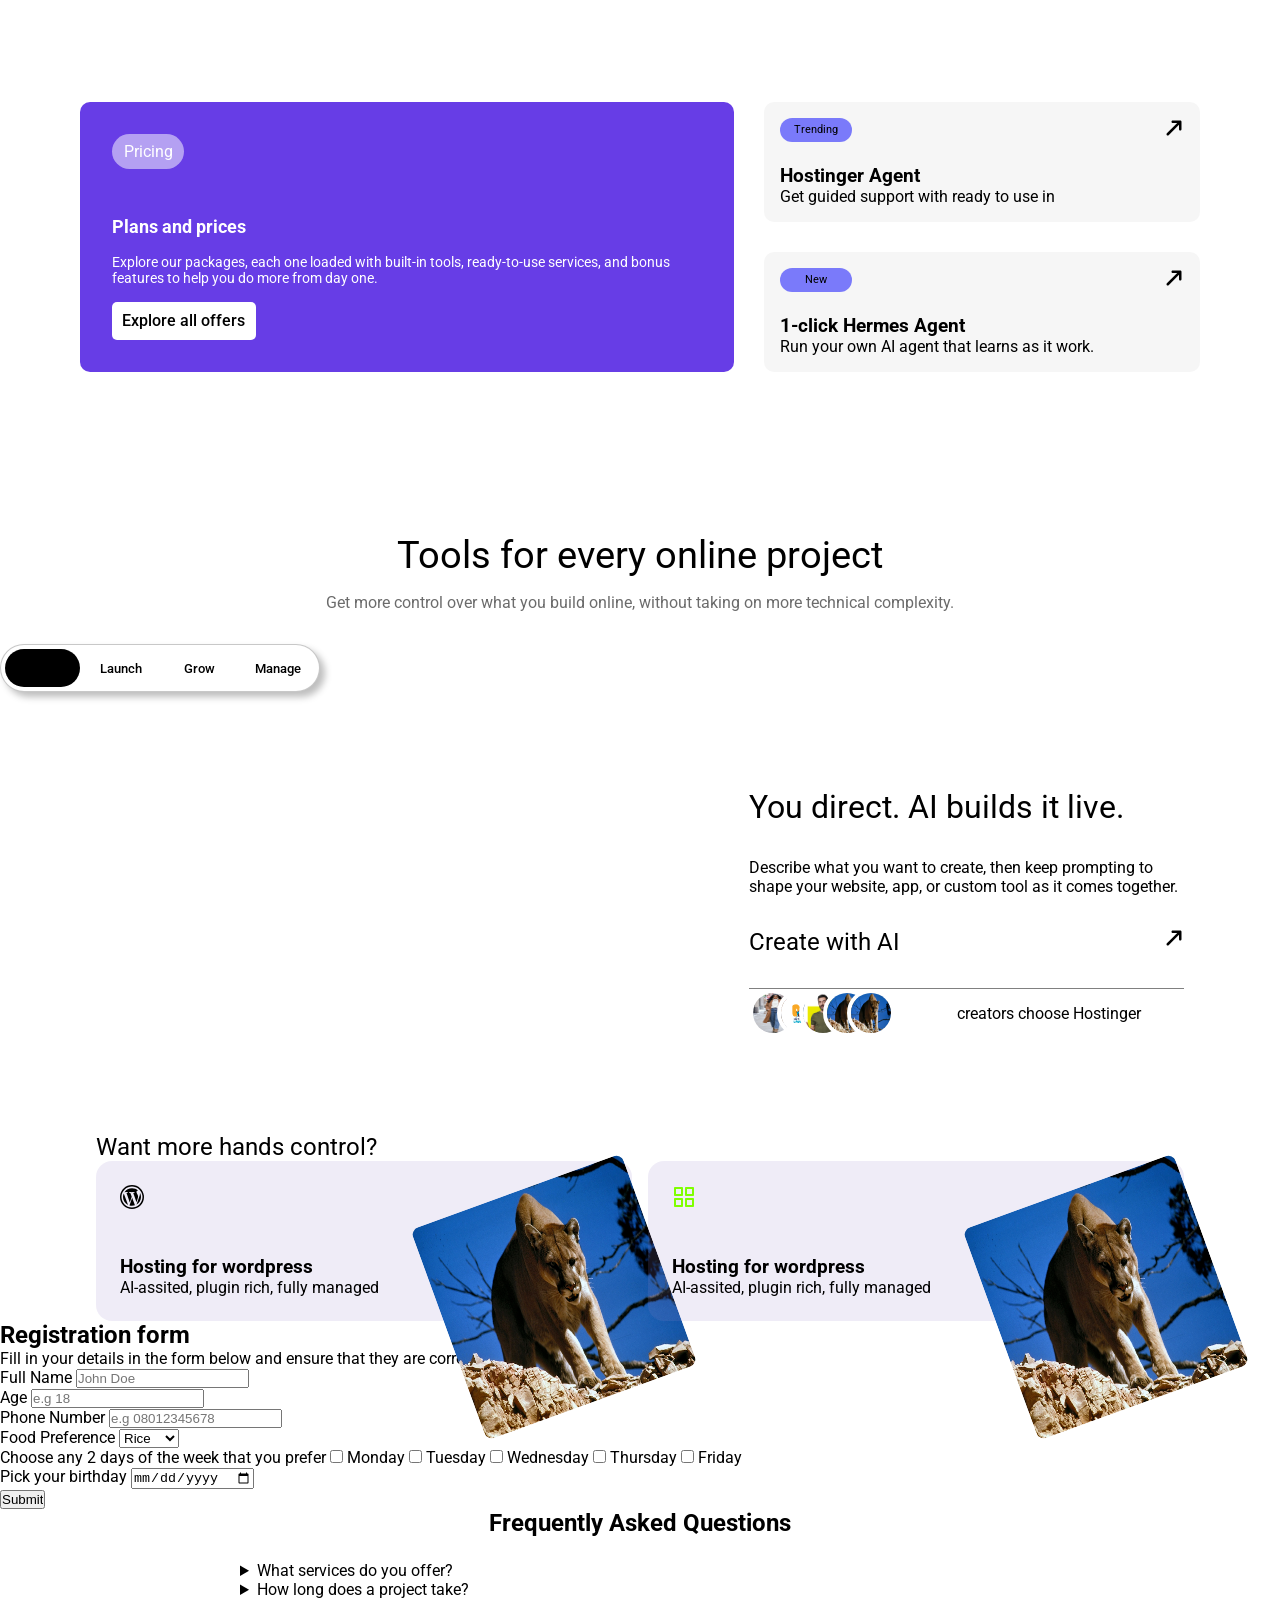
==== commit 06123482: "Section 4 styled" ====
--- a/index1.html
+++ b/index1.html
@@ -1,41 +1,45 @@
 <!doctype html>
 
-
 <html>
-
-
-
   <head>
-
     <!-- Important tags to include in the head tag of your html -->
     <title>Replication Of Hostinger Homepage</title>
-    <link rel="stylesheet" href="/style.css">
-    <meta name="viewport" content="width=device-width, initial-scale=1.0">
-    <meta charset="UTF-8">
-    <link rel="icon" href="Public/Images/favicon-logo.png">
-
-
-
-    <link rel="preconnect" href="https://fonts.googleapis.com">
-    <link rel="preconnect" href="https://fonts.gstatic.com" crossorigin>
-    <link href="https://fonts.googleapis.com/css2?family=Roboto:ital,wght@0,100..900;1,100..900&display=swap" rel="stylesheet">
-    <link rel="preconnect" href="https://fonts.googleapis.com">
-    <link rel="preconnect" href="https://fonts.gstatic.com" crossorigin>
-    <link href="https://fonts.googleapis.com/css2?family=Vampiro+One&display=swap" rel="stylesheet">
-    
+    <link rel="stylesheet" href="/style.css" />
+    <meta name="viewport" content="width=device-width, initial-scale=1.0" />
+    <meta charset="UTF-8" />
+    <link rel="icon" href="Public/Images/favicon-logo.png" />
+
+    <link rel="preconnect" href="https://fonts.googleapis.com" />
+    <link rel="preconnect" href="https://fonts.gstatic.com" crossorigin />
+    <link
+      href="https://fonts.googleapis.com/css2?family=Roboto:ital,wght@0,100..900;1,100..900&display=swap"
+      rel="stylesheet"
+    />
+    <link rel="preconnect" href="https://fonts.googleapis.com" />
+    <link rel="preconnect" href="https://fonts.gstatic.com" crossorigin />
+    <link
+      href="https://fonts.googleapis.com/css2?family=Vampiro+One&display=swap"
+      rel="stylesheet"
+    />
   </head>
 
-
-
   <body>
-
-
     <!-- Header section -->
     <header class="header">
       <div class="header-section-1">
-        <img id="logoBlack" class="logo hidden" src="/Public/Images/Epic_logo_black.png" alt="Epic Logo Black" />
-        <img id="logoWhite" class="logo" src="/Public/Images/Epic-logo-white.png" alt="Epic Logo White" />
-        <nav class="header-nav sticky-text"> 
+        <img
+          id="logoBlack"
+          class="logo hidden"
+          src="/Public/Images/Epic_logo_black.png"
+          alt="Epic Logo Black"
+        />
+        <img
+          id="logoWhite"
+          class="logo"
+          src="/Public/Images/Epic-logo-white.png"
+          alt="Epic Logo White"
+        />
+        <nav class="header-nav sticky-text">
           <a href="https://www.hostinger.com/ng/pricing">Pricing</a>
           <a href="/products">Products</a>
           <a href="/developer">Developer</a>
@@ -47,95 +51,129 @@
         <a class="lang" href="">En</a>
         <a class="profile" href="/user-profile">
           <!-- <img src="" alt=""> -->
-          <svg class="icon icon-user"><use xlink:href="Public/symbol-defs.svg#icon-user"></use></svg>
+          <svg class="icon icon-user">
+            <use xlink:href="Public/symbol-defs.svg#icon-user"></use>
+          </svg>
         </a>
         <div class="menu">
-          <svg class="icon icon-menu"><use xlink:href="Public/menu.svg"></use></svg>
-        </div>
-        
+          <svg class="icon icon-menu">
+            <use xlink:href="Public/menu.svg"></use>
+          </svg>
+        </div>
       </div>
     </header>
 
-
     <!-- Main section -->
     <main>
-
       <!-- First section inside main tag -->
       <section class="section-1">
-
-
         <div class="section-1-search">
           <input
             name="Search"
             id=""
             placeholder="Have a name in mind? Find a domain."
-          ></input>
+          />
           <button class="section-1-searchbutton" type="submit">Search</button>
         </div>
 
-
         <div class="section-1-content">
-          <h2 id="first-h2" class="section-1-h2">Your idea Online, <br> made easy.</h2>
+          <h2 id="first-h2" class="section-1-h2">
+            Your idea Online, <br />
+            made easy.
+          </h2>
           <p class="section-1-contentp1">
             One platform, powered by AI from the first prompt, with the tools to
             build, launch, manage, and grow your business.
           </p>
           <a class="section-1-ctabutton" href=""><b>Get Started</b></a>
-          <p id="styled" class="section-1-contentp2"><svg class="icon icon-security"><use xlink:href="Public/symbol-defs.svg#icon-security"></use></svg> 30-day money-back guarantee now</p>
-        </div>
-
+          <p id="styled" class="section-1-contentp2">
+            <svg class="icon icon-security">
+              <use xlink:href="Public/symbol-defs.svg#icon-security"></use>
+            </svg>
+            30-day money-back guarantee now
+          </p>
+        </div>
 
         <div class="section-1-content2">
-
           <div class="section-1-images">
             <div class="hero-image1-container">
               <h4>Build</h4>
               <img
-              class="hero-image1"
+                class="hero-image1"
                 src="Public/Images/15 Effortless Winter Style for Black Women.jpg"
                 alt="Image 1"
               />
             </div>
             <div class="hero-image2-container">
               <h4>Lauch</h4>
-              <img class="hero-image2" src="Public/Images/community.png" alt="Image 2" />
-
-            </div>
-              
-              <div class="hero-image3-container">
-                <h4>Grow</h4>
-                <img
+              <img
+                class="hero-image2"
+                src="Public/Images/community.png"
+                alt="Image 2"
+              />
+            </div>
+
+            <div class="hero-image3-container">
+              <h4>Grow</h4>
+              <img
                 class="hero-image3"
-                  src="Public/Images/stem-list-EVgsAbL51Rk-unsplash.jpg"
-                  alt="Image 3"
-                />
-              </div>
-  
-              <div class="hero-image4-container">
-                <h4>Mange</h4>
-                <img class="hero-image4" src="Public/Images/kps.jpg" alt="Image 4" />
-              </div>
-  
-          </div>
-  
-  
+                src="Public/Images/stem-list-EVgsAbL51Rk-unsplash.jpg"
+                alt="Image 3"
+              />
+            </div>
+
+            <div class="hero-image4-container">
+              <h4>Mange</h4>
+              <img
+                class="hero-image4"
+                src="Public/Images/kps.jpg"
+                alt="Image 4"
+              />
+            </div>
+          </div>
+
           <div class="hero-review">
-            <p>Excellent 
-              <span><svg class="icon icon-star-full"><use xlink:href="Public/symbol-defs.svg#icon-star-full"></use></svg> </span> 
-              <span><svg class="icon icon-star-full"><use xlink:href="Public/symbol-defs.svg#icon-star-full"></use></svg> </span> 
-              <span><svg class="icon icon-star-full"><use xlink:href="Public/symbol-defs.svg#icon-star-full"></use></svg> </span> 
-              <span><svg class="icon icon-star-full"><use xlink:href="Public/symbol-defs.svg#icon-star-full"></use></svg> </span> 
-              <span><svg class="icon icon-star-half"><use xlink:href="Public/symbol-defs.svg#icon-star-half"></use></svg> </span>  
-              <a class="hero-review-text">71,648 reviews</a> on <span><svg class="icon icon-star-full"><use xlink:href="Public/symbol-defs.svg#icon-star-full"></use></svg> </span> Trustpilot</p>
-          </div>
-        </div>
-
+            <p>
+              Excellent
+              <span
+                ><svg class="icon icon-star-full">
+                  <use xlink:href="Public/symbol-defs.svg#icon-star-full"></use>
+                </svg>
+              </span>
+              <span
+                ><svg class="icon icon-star-full">
+                  <use xlink:href="Public/symbol-defs.svg#icon-star-full"></use>
+                </svg>
+              </span>
+              <span
+                ><svg class="icon icon-star-full">
+                  <use xlink:href="Public/symbol-defs.svg#icon-star-full"></use>
+                </svg>
+              </span>
+              <span
+                ><svg class="icon icon-star-full">
+                  <use xlink:href="Public/symbol-defs.svg#icon-star-full"></use>
+                </svg>
+              </span>
+              <span
+                ><svg class="icon icon-star-half">
+                  <use xlink:href="Public/symbol-defs.svg#icon-star-half"></use>
+                </svg>
+              </span>
+              <a class="hero-review-text">71,648 reviews</a> on
+              <span
+                ><svg class="icon icon-star-full">
+                  <use xlink:href="Public/symbol-defs.svg#icon-star-full"></use>
+                </svg>
+              </span>
+              Trustpilot
+            </p>
+          </div>
+        </div>
       </section>
-
 
       <!-- Second section inside main tag -->
       <section class="section-2">
-
         <div>
           <img src="/Public/Images/grid.png" alt="Grid Icon" />
         </div>
@@ -143,14 +181,16 @@
         <div>
           <h2 class="section-2-heading">
             Share your idea. <br />
-            <span class="section-2-heading2">Hostinger Agent handles the rest.</span>
+            <span class="section-2-heading2"
+              >Hostinger Agent handles the rest.</span
+            >
           </h2>
           <!-- <h2>Hostinger Agent handles the rest.</h2> -->
         </div>
 
         <div class="section-2-input">
           <!-- <form action=""> -->
-            <input
+          <input
             name="Textarea"
             id="section-2-field"
             class="section-2-textarea"
@@ -160,51 +200,62 @@
           <!-- </form> -->
         </div>
 
-
         <div class="section-2-text">
-            <p class="section-2-text1">Get a site plan and domain ideas in under a minute. Free, no signup required.</p>
-            <div class="section-2-subtext">
-                <p class="subtext-1">I want to sell products online.</p>
-                <p class="subtext-2">I want to show my work.</p>
-                <p class="subtext-3">I need a site for my business.</p>
-                <p class="subtext-4">I am looking for a domian.</p>
-            </div>
-        </div>
-
-
+          <p class="section-2-text1">
+            Get a site plan and domain ideas in under a minute. Free, no signup
+            required.
+          </p>
+          <div class="section-2-subtext">
+            <p class="subtext-1">I want to sell products online.</p>
+            <p class="subtext-2">I want to show my work.</p>
+            <p class="subtext-3">I need a site for my business.</p>
+            <p class="subtext-4">I am looking for a domian.</p>
+          </div>
+        </div>
       </section>
-
 
       <!-- Third section inside main tag -->
       <section class="section-3-container">
-
-
         <div class="section-3-container1">
-            <h4>Pricing</h4>
-            <div class="section-3-container1subtext">
-              <h3>Plans and prices</h3>
-              <p>Explore our packages, each one loaded with built-in tools, ready-to-use services, and bonus features to help you do more from day one.</p>
-              <a href="" class="section-3-button">Explore all offers</a>
-            </div>
-        </div>
-
-
-         <div class="section-3-container2">
+          <h4>Pricing</h4>
+          <div class="section-3-container1subtext">
+            <h3>Plans and prices</h3>
+            <p>
+              Explore our packages, each one loaded with built-in tools,
+              ready-to-use services, and bonus features to help you do more from
+              day one.
+            </p>
+            <a href="" class="section-3-button">Explore all offers</a>
+          </div>
+        </div>
+
+        <div class="section-3-container2">
           <div class="section-3-container2heading">
             <h4>Trending</h4>
-            <div><svg class="icon icon-user"><use xlink:href="Public/symbol-defs.svg#icon-arrow-up-right2"></use></svg></div>
+            <div>
+              <svg class="icon icon-user">
+                <use
+                  xlink:href="Public/symbol-defs.svg#icon-arrow-up-right2"
+                ></use>
+              </svg>
+            </div>
           </div>
           <div class="section-3-container2subheading">
             <h3>Hostinger Agent</h3>
-            <p>Get guided support with ready to use in </p>
-          </div>
-        </div>
-
+            <p>Get guided support with ready to use in</p>
+          </div>
+        </div>
 
         <div class="section-3-container3">
           <div class="section-3-container2heading">
             <h4>New</h4>
-            <div><svg class="icon icon-user"><use xlink:href="Public/symbol-defs.svg#icon-arrow-up-right2"></use></svg></div>
+            <div>
+              <svg class="icon icon-user">
+                <use
+                  xlink:href="Public/symbol-defs.svg#icon-arrow-up-right2"
+                ></use>
+              </svg>
+            </div>
           </div>
           <div class="section-3-container3subheading">
             <h3>1-click Hermes Agent</h3>
@@ -212,212 +263,277 @@
             <!-- <img src="" alt=""> -->
           </div>
         </div>
-
-
       </section>
-
 
       <!-- Fourth section inside main tag -->
       <section class="section-4">
-
-
         <div class="section-4-heading">
-            <h1>Tools for every online project</h1>
-            <p>Get more control over what you build online, without taking on more technical complexity.</p>
-        </div>
-
+          <h1>Tools for every online project</h1>
+          <p>
+            Get more control over what you build online, without taking on more
+            technical complexity.
+          </p>
+        </div>
 
         <div class="section-4-nav">
-            <a class="section-4-navactive" href=""> Build</a>
-            <a href="">Launch</a>
-            <a href="">Grow</a>
-            <a href="">Manage</a>
-        </div>
-
+          <a class="section-4-navactive" href=""> Build</a>
+          <a href="">Launch</a>
+          <a href="">Grow</a>
+          <a href="">Manage</a>
+        </div>
 
         <div class="section-4-build">
-            <div class="section-4-buildvideo">
-            <video src="Public/Videos/file_example_MP4_480_1_5MG.mp4" autoplay muted playinline></video>
-            </div>
-            <div class="section-4-buildtext">
-                <div class="section-4-buildtext1">
-                    <h3>You direct. AI builds it live.</h3>
-                    <p>Describe what you want to create, then keep prompting to shape your website, app, or custom tool as it comes together.</p>
-                
+          <div class="section-4-buildvideo">
+            <video
+              src="Public/Videos/file_example_MP4_480_1_5MG.mp4"
+              autoplay
+              muted
+              playinline
+            ></video>
+          </div>
+          <div class="section-4-buildtext">
+            <div class="section-4-buildtext1">
+              <h3>You direct. AI builds it live.</h3>
+              <p>
+                Describe what you want to create, then keep prompting to shape
+                your website, app, or custom tool as it comes together.
+              </p>
+            </div>
+            <div class="section-4-buildtext2">
+              <h4>Create with AI</h4>
+              <svg class="icon icon-user">
+                <use
+                  xlink:href="Public/symbol-defs.svg#icon-arrow-up-right2"
+                ></use>
+              </svg>
+            </div>
+            <div class="section-4-buildtext3">
+              <div class="section-4-buildimages">
+                <img
+                  class="section-4-buildimages1"
+                  src="Public/Images/15 Effortless Winter Style for Black Women.jpg"
+                  alt=""
+                />
+                <img
+                  class="section-4-buildimages2"
+                  src="Public/Images/AB Laundry Logo White BG.png"
+                  alt=""
+                />
+                <img
+                  class="section-4-buildimages3"
+                  src="Public/Images/instructor-1x-v3.jpg"
+                  alt=""
+                />
+                <img
+                  class="section-4-buildimages4"
+                  src="Public/Images/SetUp_Cougar.png"
+                  alt=""
+                />
+                <img
+                  class="section-4-buildimages5"
+                  src="Public/Images/SetUp_Cougar.png"
+                  alt=""
+                />
+              </div>
+
+              <p>creators choose Hostinger</p>
+            </div>
+          </div>
+        </div>
+
+        <div class="section-4-grid">
+          <div class="section-4-gridtitle">
+            <h3>Want more hands control?</h3>
+          </div>
+          <div class="section-4-gridcontainer">
+            <div class="section-4-gridcontainer1">
+              <div class="section-4-gridcontainer11">
+                <svg class="icon-section4 icon-wp">
+                  <use xlink:href="Public/symbol-defs.svg#icon-wordpress"></use>
+                </svg>
+                <svg class="icon-section4 icon-arrowup">
+                  <use
+                    xlink:href="Public/symbol-defs.svg#icon-arrow-up-right2"
+                  ></use>
+                </svg>
+              </div>
+              <div class="section-4-gridcontainer12">
+                <div>
+                  <h3>Hosting for wordpress</h3>
+                  <p class="bold-p">AI-assited, plugin rich, fully managed</p>
                 </div>
-                <div class="section-4-buildtext2">
-                    <h4>Create with AI</h4>
-                    <svg class="icon icon-user"><use xlink:href="Public/symbol-defs.svg#icon-arrow-up-right2"></use></svg>            
+              </div>
+              <div class="section-4-gridcontainer1image">
+                <img src="Public/Images/SetUp_Cougar.png" alt="cougar" />
+              </div>
+            </div>
+            <div class="section-4-gridcontainer1">
+              <div class="section-4-gridcontainer11">
+                <svg class="icon-section4 icon-grid">
+                  <use xlink:href="Public/symbol-defs.svg#icon-grid"></use>
+                </svg>
+                <svg class="icon-section4 icon-arrow-up-right2">
+                  <use
+                    xlink:href="Public/symbol-defs.svg#icon-arrow-up-right2"
+                  ></use>
+                </svg>
+  
+                <!-- <svg class="icon icon-cogs"><use xlink:href="#icon-cogs"></use></svg> -->
+              </div>
+              <div class="section-4-gridcontainer12">
+                <div>
+                  <h3>Hosting for wordpress</h3>
+                  <p class="bold-p">AI-assited, plugin rich, fully managed</p>
                 </div>
-                <div class="section-4-buildtext3">
-                  <div class="section-4-buildimages">
-                    <img class="section-4-buildimages1" src="Public/Images/15 Effortless Winter Style for Black Women.jpg" alt="">
-                    <img class="section-4-buildimages2" src="Public/Images/AB Laundry Logo White BG.png" alt="">
-                    <img class="section-4-buildimages3" src="Public/Images/instructor-1x-v3.jpg" alt="">
-                    <img class="section-4-buildimages4" src="Public/Images/SetUp_Cougar.png" alt="">
-                    <img class="section-4-buildimages5" src="Public/Images/SetUp_Cougar.png" alt="">
-                  </div>
-                    
-                    <p>creators choose Hostinger</p>
-                </div>
-            </div>
-        </div>
-
-
-        <div>
-            <div>
-                <h3>Want more hands control?</h3>
-            </div>
-            <div>
-                <div>
-                <svg class="icon icon-user"><use xlink:href="Public/symbol-defs.svg#icon-wordpress"></use></svg> 
-                <svg class="icon icon-user"><use xlink:href="Public/symbol-defs.svg#icon-arrow-up-right2"></use></svg> 
-                </div>
-                <div>
-                    <div>
-                        <h3>Hosting for wordpress</h3>
-                        <p class="bold-p">AI-assited, plugin rich, fully managed</p>
-                    </div>
-                </div>
-                <div>
-                    <img src="" alt="">
-                </div>
-            </div>
-            <div>
-                <div>
-                <svg class="icon icon-grid"><use xlink:href="Public/symbol-defs.svg#icon-grid"></use></svg> 
-                <svg class="icon icon-arrow-up-right2"><use xlink:href="Public/symbol-defs.svg#icon-arrow-up-right2"></use></svg> 
-
-
-                <!-- <svg class="icon icon-cogs"><use xlink:href="#icon-cogs"></use></svg> -->
-                </div>
-                <div>
-                    <div>
-                        <h3>Hosting for wordpress</h3>
-                        <p class="bold-p">AI-assited, plugin rich, fully managed</p>
-                    </div>
-                </div>
-                <div>
-                    <img src="" alt="">
-                </div>
-            </div>
-        </div>
-
-
+              </div>
+              <div class="section-4-gridcontainer1image">
+                <img src="Public/Images/SetUp_Cougar.png" alt="cougar" />
+              </div>
+            </div>
+          </div>
+        </div>
       </section>
-
 
       <!-- Fifth section inside main tag -->
       <section>
-
-
         <div>
           <h2>Registration form</h2>
-          <p class="bold-p">Fill in your details in the form below and ensure that they are correct.</p>
-        </div>
-
+          <p class="bold-p">
+            Fill in your details in the form below and ensure that they are
+            correct.
+          </p>
+        </div>
 
         <div>
           <form action="/submit" method="POST">
             <!-- name -->
-             <div>
+            <div>
               <label for="fullname">Full Name</label>
-              <input type="text" id="fullname" name="fullname" placeholder="John Doe" required />
-             </div>
-
-             <!-- age -->
-              <div>
-                <label for="age">Age</label>
-                <input type="number" id="age" name="age" placeholder="e.g 18" required />
-              </div>
-
-              <!-- phone number -->
-               <div>
-                <label for="number">Phone Number</label>
-                <input type="number" id="number" name="number" placeholder="e.g 08012345678" required />
-               </div>
-
-               <!-- Food preference (Dropdown) -->
-                <div>
-                  <label for="preference">Food Preference</label>
-                  <select name="preference" id="preference" placeholder="Food preference" required>
-                    <option value="Rice">Rice</option>
-                    <option value="Beans">Beans</option>
-                    <option value="Pasta">Pasta</option>
-                  </select>
-                </div>
-
-                <!-- Best day of the week -->
-                 <div>
-                  <label for="week">Choose any 2 days of the week that you prefer</label>
-                  <input type="checkbox" id="monday" name="week" value="monday" />
-                  <label for="monday">Monday</label>
-                  <input type="checkbox" id="tuesday" name="week" value="tuesday" />
-                  <label for="tuesday">Tuesday</label>
-                  <input type="checkbox" id="wednesday" name="week" value="wednesday" />
-                  <label for="wednesday">Wednesday</label>
-                  <input type="checkbox" id="thursday" name="week" value="thursday" />
-                  <label for="thursday">Thursday</label>
-                  <input type="checkbox" id="friday" name="week" value="friday" />
-                  <label for="friday">Friday</label>
-                 </div>
-
-                 <!-- date -->
-                  <div>
-                    <label for="date">Pick your birthday</label>
-                    <input type="date" id="date" name="date" required />
-                  </div>
-
-                  <!-- submit -->
-                   <div>
-                    <input type="submit" value="Submit" />
-                   </div>
+              <input
+                type="text"
+                id="fullname"
+                name="fullname"
+                placeholder="John Doe"
+                required
+              />
+            </div>
+
+            <!-- age -->
+            <div>
+              <label for="age">Age</label>
+              <input
+                type="number"
+                id="age"
+                name="age"
+                placeholder="e.g 18"
+                required
+              />
+            </div>
+
+            <!-- phone number -->
+            <div>
+              <label for="number">Phone Number</label>
+              <input
+                type="number"
+                id="number"
+                name="number"
+                placeholder="e.g 08012345678"
+                required
+              />
+            </div>
+
+            <!-- Food preference (Dropdown) -->
+            <div>
+              <label for="preference">Food Preference</label>
+              <select
+                name="preference"
+                id="preference"
+                placeholder="Food preference"
+                required
+              >
+                <option value="Rice">Rice</option>
+                <option value="Beans">Beans</option>
+                <option value="Pasta">Pasta</option>
+              </select>
+            </div>
+
+            <!-- Best day of the week -->
+            <div>
+              <label for="week"
+                >Choose any 2 days of the week that you prefer</label
+              >
+              <input type="checkbox" id="monday" name="week" value="monday" />
+              <label for="monday">Monday</label>
+              <input type="checkbox" id="tuesday" name="week" value="tuesday" />
+              <label for="tuesday">Tuesday</label>
+              <input
+                type="checkbox"
+                id="wednesday"
+                name="week"
+                value="wednesday"
+              />
+              <label for="wednesday">Wednesday</label>
+              <input
+                type="checkbox"
+                id="thursday"
+                name="week"
+                value="thursday"
+              />
+              <label for="thursday">Thursday</label>
+              <input type="checkbox" id="friday" name="week" value="friday" />
+              <label for="friday">Friday</label>
+            </div>
+
+            <!-- date -->
+            <div>
+              <label for="date">Pick your birthday</label>
+              <input type="date" id="date" name="date" required />
+            </div>
+
+            <!-- submit -->
+            <div>
+              <input type="submit" value="Submit" />
+            </div>
           </form>
         </div>
-
       </section>
 
       <section class="faq" aria-labelledby="faq-heading">
-  <h2 id="faq-heading">Frequently Asked Questions</h2>
-
-  <details class="faq-item">
-    <summary>What services do you offer?</summary>
-    <div class="faq-content">
-      <p>
-        We provide web development, UI/UX design, branding,
-        digital marketing, and business automation solutions.
-      </p>
-    </div>
-  </details>
-
-  <details class="faq-item">
-    <summary>How long does a project take?</summary>
-    <div class="faq-content">
-      <p>
-        Most projects are completed within 2–8 weeks depending
-        on complexity and requirements.
-      </p>
-    </div>
-  </details>
-
-  <details class="faq-item">
-    <summary>Do you offer support after launch?</summary>
-    <div class="faq-content">
-      <p>
-        Yes. We provide ongoing maintenance, updates, and
-        technical support packages.
-      </p>
-    </div>
-  </details>
-</section>
-
+        <h2 id="faq-heading">Frequently Asked Questions</h2>
+
+        <details class="faq-item">
+          <summary>What services do you offer?</summary>
+          <div class="faq-content">
+            <p>
+              We provide web development, UI/UX design, branding, digital
+              marketing, and business automation solutions.
+            </p>
+          </div>
+        </details>
+
+        <details class="faq-item">
+          <summary>How long does a project take?</summary>
+          <div class="faq-content">
+            <p>
+              Most projects are completed within 2–8 weeks depending on
+              complexity and requirements.
+            </p>
+          </div>
+        </details>
+
+        <details class="faq-item">
+          <summary>Do you offer support after launch?</summary>
+          <div class="faq-content">
+            <p>
+              Yes. We provide ongoing maintenance, updates, and technical
+              support packages.
+            </p>
+          </div>
+        </details>
+      </section>
     </main>
 
-
-
-    <footer>
-
-    </footer>
+    <footer></footer>
 
     <script src="/script.js"></script>
   </body>
--- a/style.css
+++ b/style.css
@@ -652,28 +652,35 @@
 
 .section-4-build{
   display: flex;
-  margin: 6rem 8rem 6rem 8rem;
-  gap: 8rem;
+  margin: 6rem 6rem 6rem 6rem;
+  justify-content: space-between;
+  /* gap: 8rem; */
 }
 
 .section-4-buildvideo{
-  width: 50%;
+  min-width: 40%;
 }
 
 
 .section-4-buildvideo video{
   width: 100%;
+  height: 100%;
+  object-fit: cover;
 }
 
 .section-4-buildtext{
   display: flex;
   flex-direction: column;
   justify-content: space-evenly;
-  width: 50%;
+  width: 40%;
+}
+
+.section-4-buildtext1{
+  margin-bottom: 2rem;
 }
 
 .section-4-buildtext1 h3{
- font-size: clamp(2rem, 3vw, 2.5rem);
+ font-size: clamp(1.5rem, 3vw, 2rem);
  font-weight: 400;
  margin-bottom: 2rem;
 }
@@ -697,17 +704,23 @@
 .section-4-buildtext3{
   display: flex;
   align-items: center;
+  font-size: clamp(0.7rem, 3vw, 1rem);
   
 }
 
+/* .section-4-buildtext3 p{
+  padding-left: 3rem;
+}  */
+
 .section-4-buildimages{
-  height: 5rem;
+  height: 3rem;
   position: relative;
+  width: 13rem;
 }
 
 .section-4-buildimages img{
   height: 100%;
-  width: 4rem;
+  width: 3rem;
   border-radius: 100%;
   border: white 4px solid;
 }
@@ -720,19 +733,94 @@
 }
 
 .section-4-buildimages2{
-  left: 38px;
+  left: 28px;
 }
 
 .section-4-buildimages3{
-  left: 78px;
+  left: 50px;
 }
 
 .section-4-buildimages4{
-  left: 108px;
+  left: 74px;
 }
 
 .section-4-buildimages5{
-  left: 148px;
+  left: 98px;
+}
+
+.section-4-grid{
+  margin: 0rem 6rem 0rem 6rem;
+}
+
+.section-4-gridtitle h3{
+  font-size: 1.5rem;
+  font-weight: 400;
+}
+
+.section-4-gridcontainer{
+  display: flex;
+  gap: 1rem;
+  z-index: 400;
+}
+
+.section-4-gridcontainer1{
+  /* display: flex; */
+  width: 50%;
+  background-color: #9584c827;
+  border-radius: 1rem;
+  height: 10rem;
+  padding: 1.5rem;
+  display: flex;
+  flex-direction: column;
+  justify-content: space-between;
+  position: relative;
+}
+
+.section-4-gridcontainer1:hover{
+   background-color: #9584c850;
+}
+
+.section-4-gridcontainer11{
+  display: flex;
+  justify-content: space-between;
+}
+
+.icon-section4{
+  width: 1.5rem;
+  height: 1.5rem;
+}
+
+
+.section-4-gridcontainer1image{
+  width: 14rem;
+  height: 14rem;
+  rotate: -20deg;
+  position: absolute;
+  right: -34px;
+  
+}
+
+.section-4-gridcontainer1image img{
+  width: 100%;
+  height: 100%;
+  border-radius: 0.5rem;
+  /* z-index: -10; */
+  /* opacity: 0; */
+  overflow-clip-margin: content-box;
+  overflow: clip;
+}
+
+
+@media(max-width: 1028px){
+  .section-4-build{
+    flex-direction: column-reverse;
+    gap: 5rem;
+    margin: 6rem 3rem 6rem 3rem;
+  }
+
+  .section-4-buildtext{
+    min-width: 100%;
+  }
 }
 
 
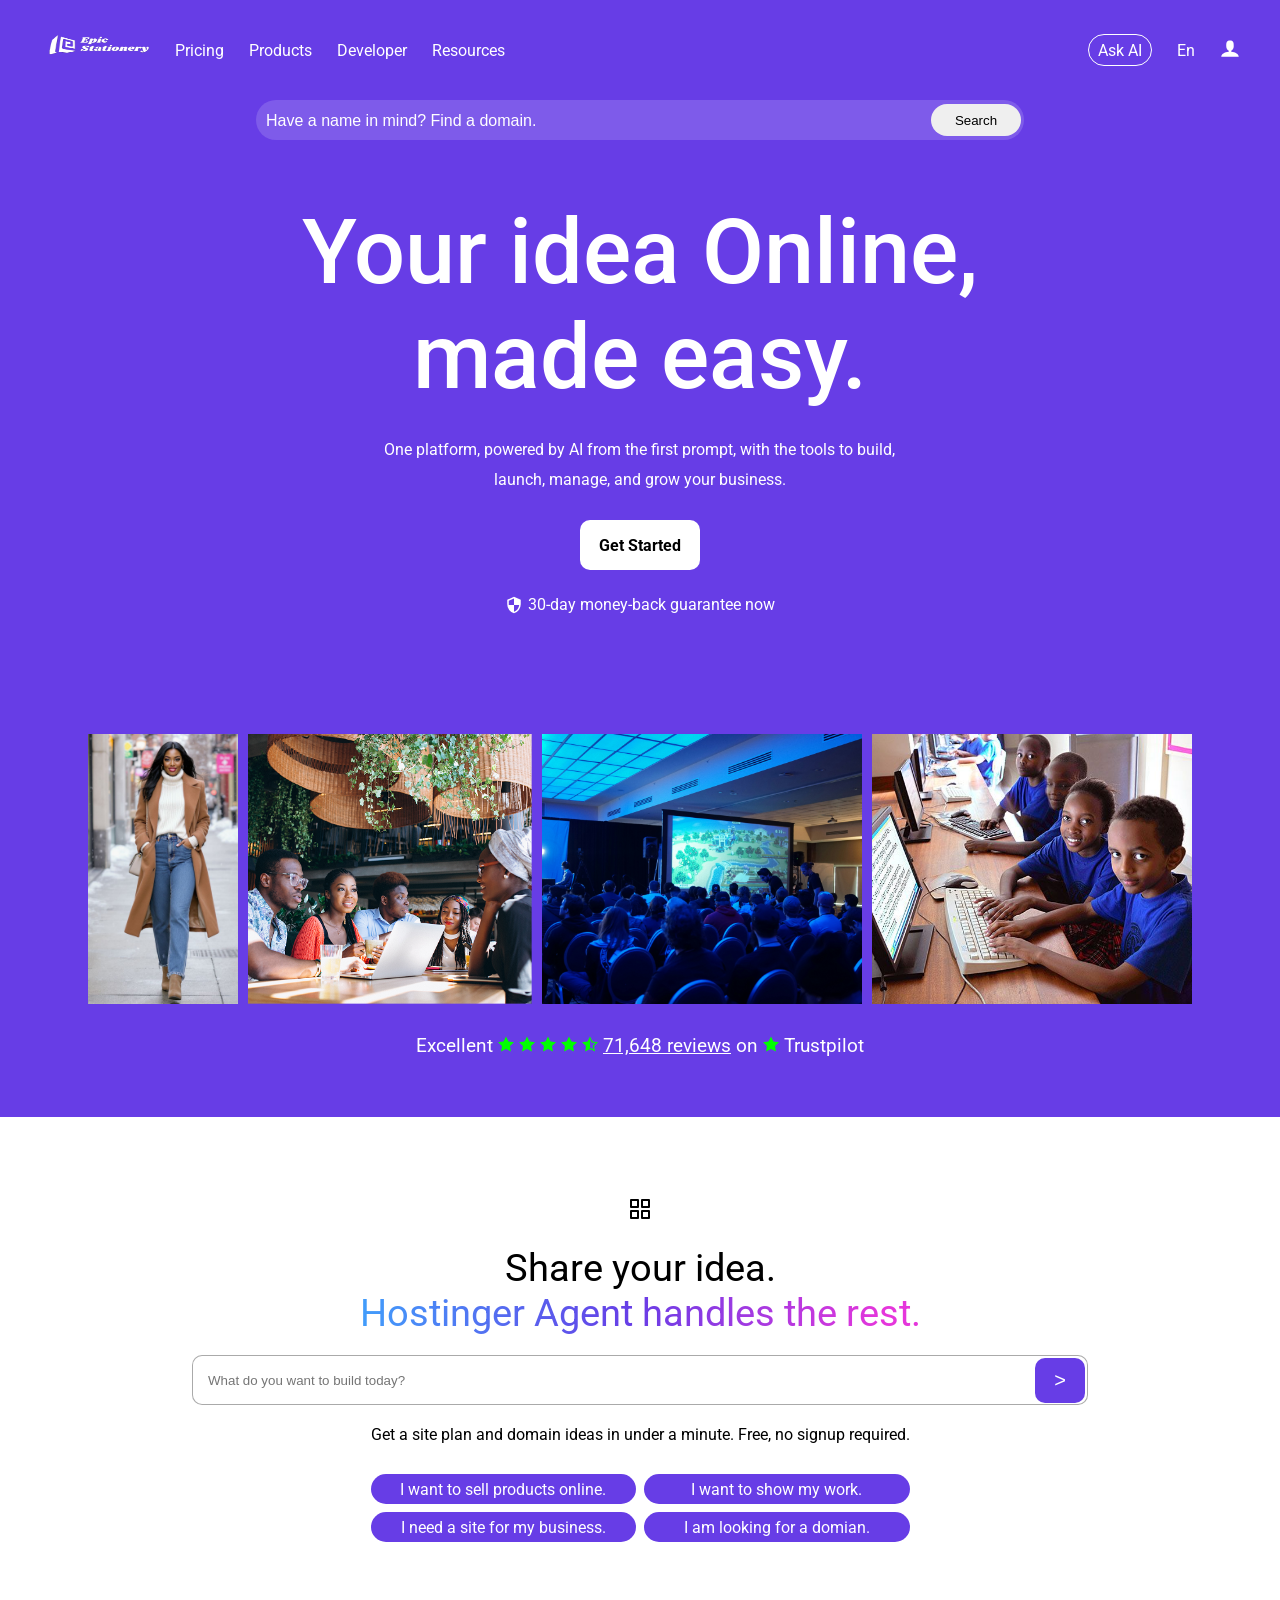
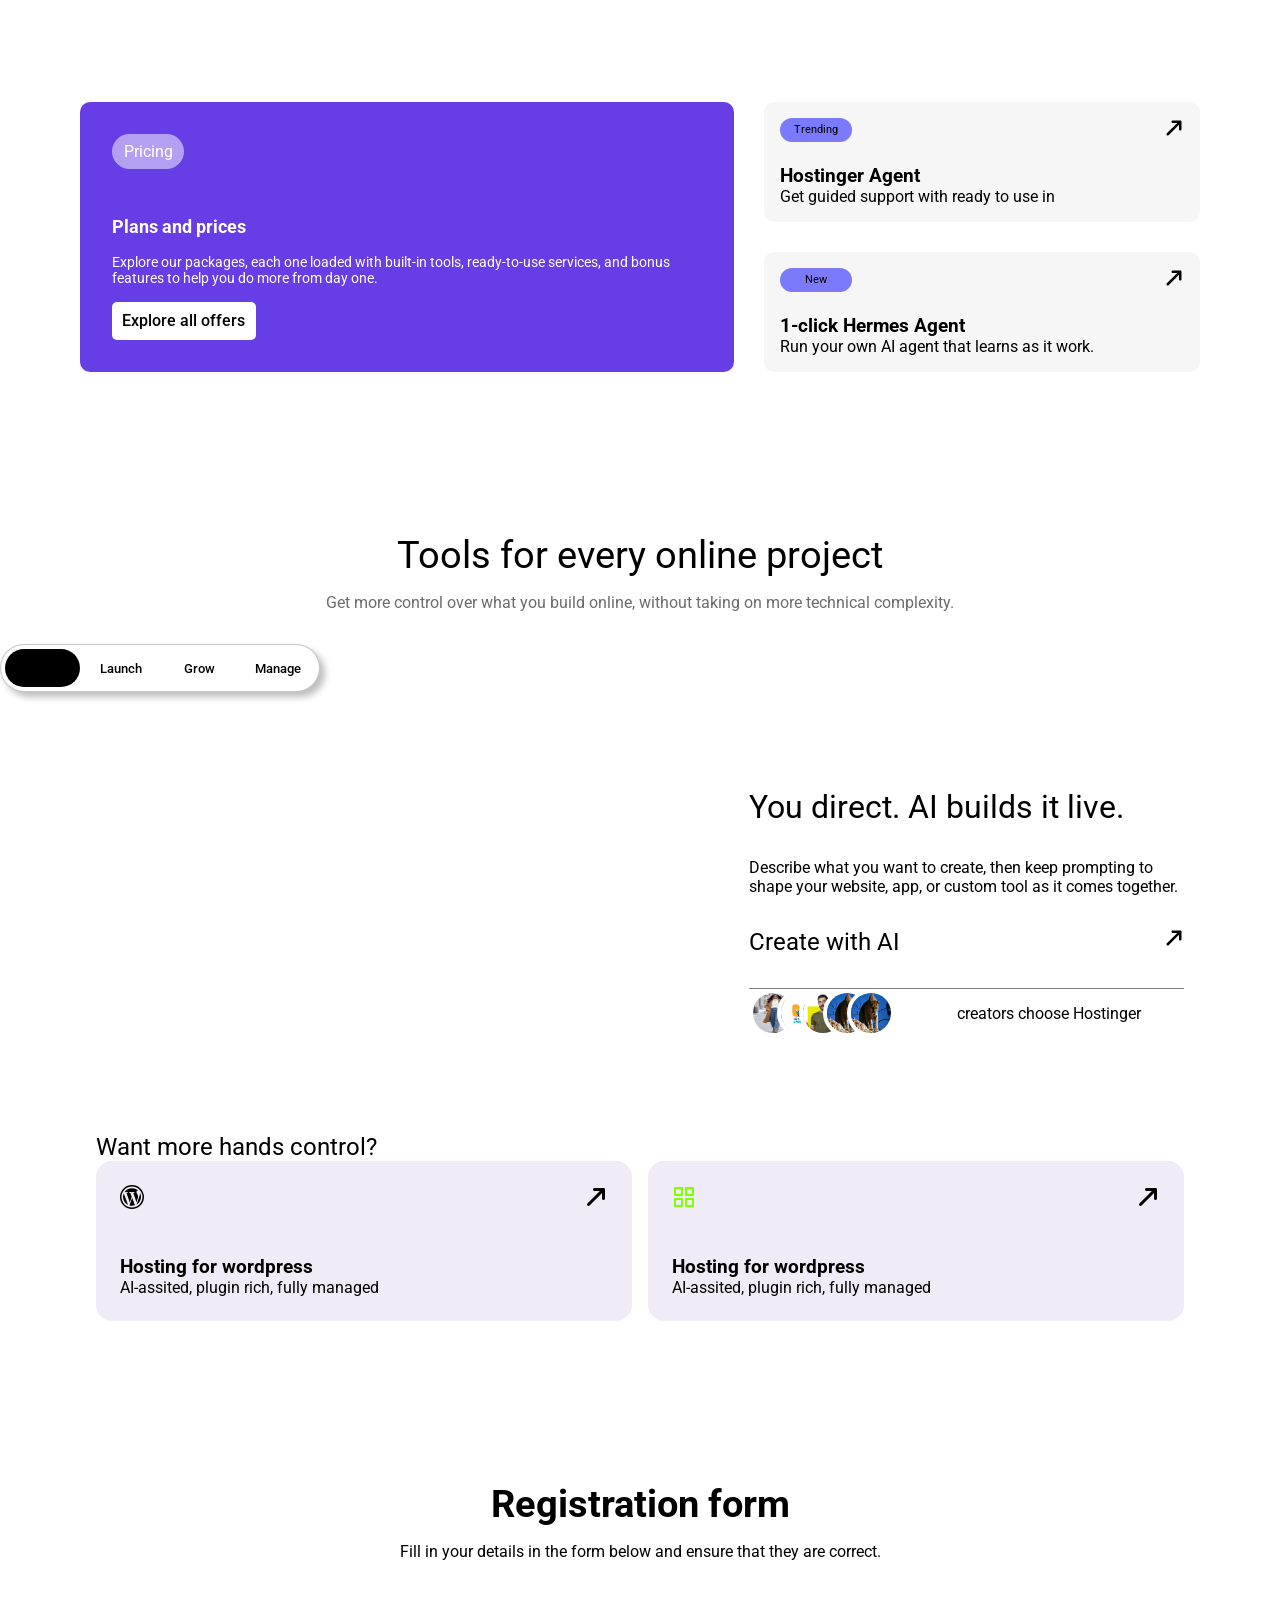
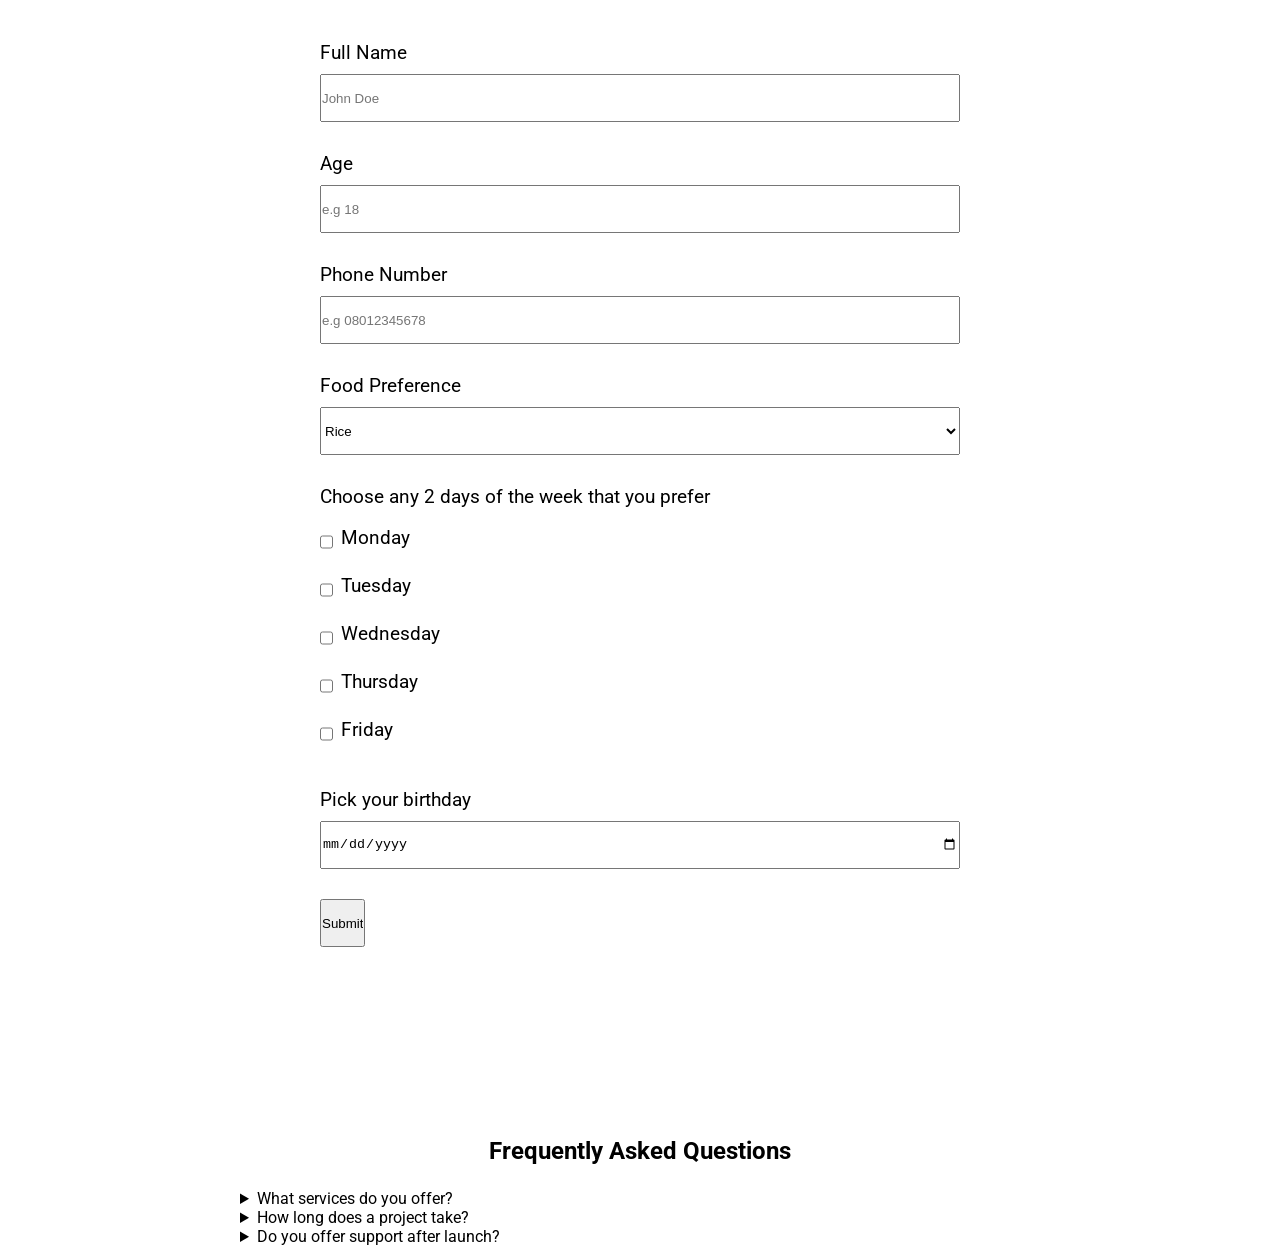
==== commit 477444f9: "feat: section 5 added" ====
--- a/index1.html
+++ b/index1.html
@@ -377,7 +377,7 @@
                     xlink:href="Public/symbol-defs.svg#icon-arrow-up-right2"
                   ></use>
                 </svg>
-  
+
                 <!-- <svg class="icon icon-cogs"><use xlink:href="#icon-cogs"></use></svg> -->
               </div>
               <div class="section-4-gridcontainer12">
@@ -395,8 +395,8 @@
       </section>
 
       <!-- Fifth section inside main tag -->
-      <section>
-        <div>
+      <section class="section-5">
+        <div class="section-5_heading">
           <h2>Registration form</h2>
           <p class="bold-p">
             Fill in your details in the form below and ensure that they are
@@ -404,10 +404,10 @@
           </p>
         </div>
 
-        <div>
+        <div class="section-5_form form-field">
           <form action="/submit" method="POST">
             <!-- name -->
-            <div>
+            <div class="section-5_formfield1 form-field">
               <label for="fullname">Full Name</label>
               <input
                 type="text"
@@ -419,7 +419,7 @@
             </div>
 
             <!-- age -->
-            <div>
+            <div class="section-5_formfield2 form-field">
               <label for="age">Age</label>
               <input
                 type="number"
@@ -431,7 +431,7 @@
             </div>
 
             <!-- phone number -->
-            <div>
+            <div class="section-5_formfield3 form-field">
               <label for="number">Phone Number</label>
               <input
                 type="number"
@@ -443,7 +443,7 @@
             </div>
 
             <!-- Food preference (Dropdown) -->
-            <div>
+            <div class="section-5_formfield4 form-field">
               <label for="preference">Food Preference</label>
               <select
                 name="preference"
@@ -458,34 +458,49 @@
             </div>
 
             <!-- Best day of the week -->
-            <div>
+            <div class="section-5_formfield5 form-field">
               <label for="week"
                 >Choose any 2 days of the week that you prefer</label
               >
-              <input type="checkbox" id="monday" name="week" value="monday" />
-              <label for="monday">Monday</label>
-              <input type="checkbox" id="tuesday" name="week" value="tuesday" />
-              <label for="tuesday">Tuesday</label>
-              <input
-                type="checkbox"
-                id="wednesday"
-                name="week"
-                value="wednesday"
-              />
-              <label for="wednesday">Wednesday</label>
-              <input
-                type="checkbox"
-                id="thursday"
-                name="week"
-                value="thursday"
-              />
-              <label for="thursday">Thursday</label>
-              <input type="checkbox" id="friday" name="week" value="friday" />
-              <label for="friday">Friday</label>
+              <div class="form-field_option">
+                <input type="checkbox" id="monday" name="week" value="monday" />
+                <label for="monday">Monday</label>
+              </div>
+              <div class="form-field_option">
+                <input
+                  type="checkbox"
+                  id="tuesday"
+                  name="week"
+                  value="tuesday"
+                />
+                <label for="tuesday">Tuesday</label>
+              </div>
+              <div class="form-field_option">
+                <input
+                  type="checkbox"
+                  id="wednesday"
+                  name="week"
+                  value="wednesday"
+                />
+                <label for="wednesday">Wednesday</label>
+              </div>
+              <div class="form-field_option">
+                <input
+                  type="checkbox"
+                  id="thursday"
+                  name="week"
+                  value="thursday"
+                />
+                <label for="thursday">Thursday</label>
+              </div>
+              <div class="form-field_option">
+                <input type="checkbox" id="friday" name="week" value="friday" />
+                <label for="friday">Friday</label>
+              </div>
             </div>
 
             <!-- date -->
-            <div>
+            <div class="section-5_formfield6 form-field">
               <label for="date">Pick your birthday</label>
               <input type="date" id="date" name="date" required />
             </div>
--- a/style.css
+++ b/style.css
@@ -19,7 +19,7 @@
   width: 120px;
 }
 
-.hidden{
+.hidden {
   display: none;
 }
 
@@ -32,7 +32,7 @@
   text-transform: uppercase;
 }
 
-.header{
+.header {
   position: sticky;
   top: 0;
   display: flex;
@@ -49,11 +49,10 @@
   z-index: 1000;
 }
 
-.sticky{
+.sticky {
   position: sticky;
   top: 0;
 }
-
 
 .header-section-1 {
   display: flex;
@@ -86,9 +85,7 @@
   height: 20px;
 }
 
-
-
-/* Section 1 */
+/* -------------------------------------Section 1--------------------------------- */
 
 .section-1 {
   display: flex;
@@ -169,7 +166,7 @@
   border-radius: 10px;
 }
 
-.section-1-ctabutton:hover{
+.section-1-ctabutton:hover {
   transform: scale(1.1);
 }
 
@@ -244,7 +241,6 @@
   align-items: center;
   justify-content: center;
   border-radius: 2rem;
-  
 }
 
 .Askai-btn:hover {
@@ -258,13 +254,13 @@
 /* Header section Media Query */
 
 @media (max-width: 768px) {
-  .section-1-search{
+  .section-1-search {
     width: 90%;
   }
 }
 
 @media (max-width: 768px) {
-  .header{
+  .header {
     padding: 0px 15px 0px 15px;
   }
 
@@ -279,7 +275,6 @@
     width: 2rem;
     height: 2rem;
     fill: white;
-    
   }
 
   .icon-menu {
@@ -287,17 +282,16 @@
     height: 1.5rem;
   }
 
-  .section-1-contentp1{
+  .section-1-contentp1 {
     padding: 0rem 2rem 0rem 2rem;
     width: 80%;
   }
 }
 
 @media (max-width: 1024px) {
-  .section-1-content2{
+  .section-1-content2 {
     margin: 2rem 0rem 2rem 0rem;
   }
-
 
   .section-1-images {
     flex-direction: column;
@@ -326,7 +320,6 @@
     justify-content: flex-start;
     align-items: center;
     padding-left: 2rem;
-    
   }
 
   .hero-image1,
@@ -337,34 +330,32 @@
   }
 }
 
-.hero-review{
+.hero-review {
   color: white;
   font-size: clamp(0.7rem, 3vw, 1.2rem);
 }
 
 .icon-star-full,
-.icon-star-half{
+.icon-star-half {
   width: 1rem;
   height: 1rem;
   fill: #00ff00;
 }
 
 .icon-star-full:hover,
-.icon-star-half:hover{
+.icon-star-half:hover {
   fill: #067f06;
 }
 
-.hero-review-text{
+.hero-review-text {
   text-decoration: underline;
 }
 
-.hero-review-text:hover{
+.hero-review-text:hover {
   text-decoration: none;
 }
 
-
-
-/* Section 2 css */
+/* ----------------------------------Section 2 css------------------------------- */
 
 .section-2 {
   display: flex;
@@ -388,7 +379,12 @@
 } */
 
 .section-2-heading2 {
-  background: linear-gradient(-87.63deg,#e536db 6.95%,#673de6 51.17%,#3ab0ff 109.29%);
+  background: linear-gradient(
+    -87.63deg,
+    #e536db 6.95%,
+    #673de6 51.17%,
+    #3ab0ff 109.29%
+  );
   -webkit-background-clip: text;
   background-clip: text;
   color: transparent;
@@ -436,28 +432,24 @@
   "1fr 1fr"; */
   gap: 8px;
   justify-content: space-around;
-  
-  
-}
-
+}
 
 .subtext-1,
 .subtext-2,
 .subtext-3,
-.subtext-4{
- background-color: #673de6;
- width: 100%;
- text-align: center;
- display: flex;
- align-items: center;
- justify-content: center;
- border-radius: 2rem;
- color: white;
- 
-}
-
-@media(max-width: 640px){
-  .section-2{
+.subtext-4 {
+  background-color: #673de6;
+  width: 100%;
+  text-align: center;
+  display: flex;
+  align-items: center;
+  justify-content: center;
+  border-radius: 2rem;
+  color: white;
+}
+
+@media (max-width: 640px) {
+  .section-2 {
     padding: 5rem 2rem 0rem 2rem;
   }
 
@@ -476,7 +468,7 @@
   grid-row: 2 / span 2;
 } */
 
-/* Section 3 */
+/* ----------------------------------Section 3------------------------------- */
 
 .section-3-container {
   display: grid;
@@ -501,7 +493,7 @@
   justify-content: space-between;
 }
 
-.section-3-container1 h4{
+.section-3-container1 h4 {
   color: white;
   background-color: rgba(255, 255, 255, 0.51);
   border-radius: 2rem;
@@ -512,19 +504,19 @@
   font-weight: 400;
 }
 
-.section-3-container1subtext{
+.section-3-container1subtext {
   height: 60%;
   display: flex;
   flex-direction: column;
-  justify-content: space-between
-}
-
-.section-3-container1subtext h3{
+  justify-content: space-between;
+}
+
+.section-3-container1subtext h3 {
   color: white;
   font-size: clamp(14px, 3vw, 18px);
 }
 
-.section-3-container1subtext p{
+.section-3-container1subtext p {
   color: white;
   font-size: clamp(8px, 3vw, 14px);
 }
@@ -541,18 +533,18 @@
 }
 
 .section-3-container2:hover,
-.section-3-container3:hover{
+.section-3-container3:hover {
   background-color: rgba(128, 128, 128, 0.207);
 }
 
 .section-3-container2heading,
-.section-3-container2heading{
+.section-3-container2heading {
   display: flex;
   justify-content: space-between;
 }
 
 .section-3-container2heading h4,
-.section-3-container3heading h4{
+.section-3-container3heading h4 {
   background-color: rgba(0, 0, 255, 0.501);
   padding: 0.3rem;
   border-radius: 2rem;
@@ -563,11 +555,11 @@
   font-weight: 400;
 }
 
-.section-3-container2heading svg{
+.section-3-container2heading svg {
   fill: black;
 }
 
-.section-3-button{
+.section-3-button {
   text-decoration: none;
   background-color: white;
   border-radius: 5px;
@@ -578,34 +570,34 @@
   width: 9rem;
 }
 
-.section-3-button:hover{
+.section-3-button:hover {
   background-color: rgb(218, 217, 217);
 }
 
-@media(max-width: 1024px){
-  .section-3-container{
+@media (max-width: 1024px) {
+  .section-3-container {
     grid-template-columns: 1fr;
     grid-template-rows: 160px 100px 100px;
   }
 }
 
-/* Section 4 */
-.section-4-heading{
+/*--------------------------- Section 4---------------------------------- */
+.section-4-heading {
   text-align: center;
   padding: 0rem 2rem 0rem 2rem;
 }
 
-.section-4-heading h1{
+.section-4-heading h1 {
   font-size: clamp(2rem, 3vw, 2.5rem);
   font-weight: 400;
   margin-bottom: 1rem;
 }
 
-.section-4-heading p{
+.section-4-heading p {
   color: rgba(0, 0, 0, 0.579);
 }
 
-.section-4-nav{
+.section-4-nav {
   display: flex;
   justify-content: space-evenly;
   margin-top: 2rem;
@@ -619,10 +611,9 @@
   box-shadow: 5px 5px 7px rgba(0, 0, 0, 0.258);
   padding: 4px;
   gap: 4px;
-  
-}
-
-.section-4-nav a{
+}
+
+.section-4-nav a {
   text-decoration: none;
   color: black;
   border-radius: 2rem;
@@ -633,92 +624,88 @@
   justify-content: center;
   font-size: 0.8rem;
   font-weight: 500;
-  
-}
-
-.section-4-nav a:hover{
+}
+
+.section-4-nav a:hover {
   background-color: rgba(0, 0, 0, 0.2);
 }
 
-
-.section-4-navactive{
+.section-4-navactive {
   background-color: black;
   color: white;
 }
 
-.section-4-navactive:hover{
+.section-4-navactive:hover {
   background-color: black;
 }
 
-.section-4-build{
+.section-4-build {
   display: flex;
   margin: 6rem 6rem 6rem 6rem;
   justify-content: space-between;
   /* gap: 8rem; */
 }
 
-.section-4-buildvideo{
+.section-4-buildvideo {
   min-width: 40%;
 }
 
-
-.section-4-buildvideo video{
+.section-4-buildvideo video {
   width: 100%;
   height: 100%;
   object-fit: cover;
 }
 
-.section-4-buildtext{
+.section-4-buildtext {
   display: flex;
   flex-direction: column;
   justify-content: space-evenly;
   width: 40%;
 }
 
-.section-4-buildtext1{
+.section-4-buildtext1 {
   margin-bottom: 2rem;
 }
 
-.section-4-buildtext1 h3{
- font-size: clamp(1.5rem, 3vw, 2rem);
- font-weight: 400;
- margin-bottom: 2rem;
-}
-
-.section-4-buildtext2{
+.section-4-buildtext1 h3 {
+  font-size: clamp(1.5rem, 3vw, 2rem);
+  font-weight: 400;
+  margin-bottom: 2rem;
+}
+
+.section-4-buildtext2 {
   display: flex;
   justify-content: space-between;
   border-bottom: gray 1px solid;
   padding-bottom: 2rem;
 }
 
-.section-4-buildtext2 h4{
+.section-4-buildtext2 h4 {
   font-size: clamp(1rem, 3vw, 1.5rem);
   font-weight: 400;
 }
 
-.section-4-buildtext2 svg{
+.section-4-buildtext2 svg {
   fill: black;
 }
 
-.section-4-buildtext3{
+.section-4-buildtext3 {
   display: flex;
   align-items: center;
   font-size: clamp(0.7rem, 3vw, 1rem);
-  
 }
 
 /* .section-4-buildtext3 p{
   padding-left: 3rem;
 }  */
 
-.section-4-buildimages{
+.section-4-buildimages {
   height: 3rem;
   position: relative;
   width: 13rem;
 }
 
-.section-4-buildimages img{
+.section-4-buildimages img {
   height: 100%;
   width: 3rem;
   border-radius: 100%;
@@ -728,42 +715,41 @@
 .section-4-buildimages2,
 .section-4-buildimages3,
 .section-4-buildimages4,
-.section-4-buildimages5{
- position: absolute;
-}
-
-.section-4-buildimages2{
+.section-4-buildimages5 {
+  position: absolute;
+}
+
+.section-4-buildimages2 {
   left: 28px;
 }
 
-.section-4-buildimages3{
+.section-4-buildimages3 {
   left: 50px;
 }
 
-.section-4-buildimages4{
+.section-4-buildimages4 {
   left: 74px;
 }
 
-.section-4-buildimages5{
+.section-4-buildimages5 {
   left: 98px;
 }
 
-.section-4-grid{
+.section-4-grid {
   margin: 0rem 6rem 0rem 6rem;
 }
 
-.section-4-gridtitle h3{
+.section-4-gridtitle h3 {
   font-size: 1.5rem;
   font-weight: 400;
 }
 
-.section-4-gridcontainer{
+.section-4-gridcontainer {
   display: flex;
   gap: 1rem;
-  z-index: 400;
-}
-
-.section-4-gridcontainer1{
+}
+
+.section-4-gridcontainer1 {
   /* display: flex; */
   width: 50%;
   background-color: #9584c827;
@@ -774,33 +760,39 @@
   flex-direction: column;
   justify-content: space-between;
   position: relative;
-}
-
-.section-4-gridcontainer1:hover{
-   background-color: #9584c850;
-}
-
-.section-4-gridcontainer11{
+  overflow: hidden;
+}
+
+.section-4-gridcontainer1:hover {
+  background-color: #9584c850;
+}
+
+.section-4-gridcontainer11 {
   display: flex;
   justify-content: space-between;
 }
 
-.icon-section4{
+.icon-section4 {
   width: 1.5rem;
   height: 1.5rem;
 }
 
-
-.section-4-gridcontainer1image{
+.section-4-gridcontainer1image {
   width: 14rem;
   height: 14rem;
-  rotate: -20deg;
+  rotate: -17deg;
   position: absolute;
   right: -34px;
-  
-}
-
-.section-4-gridcontainer1image img{
+  transform: translateY(100%);
+  transition: all 0.5s;
+}
+
+.image-visible {
+  transform: translateY(0%);
+  transition: all 0.5s;
+}
+
+.section-4-gridcontainer1image img {
   width: 100%;
   height: 100%;
   border-radius: 0.5rem;
@@ -810,22 +802,95 @@
   overflow: clip;
 }
 
-
-@media(max-width: 1028px){
-  .section-4-build{
+@media (max-width: 1028px) {
+  .section-4-build {
     flex-direction: column-reverse;
     gap: 5rem;
     margin: 6rem 3rem 6rem 3rem;
   }
 
-  .section-4-buildtext{
+  .section-4-buildtext {
     min-width: 100%;
   }
-}
-
+
+  .section-4-gridcontainer {
+    margin: 2rem;
+    display: flex;
+    flex-direction: column;
+    gap: 1rem;
+  }
+
+  .section-4-gridcontainer1 {
+    width: 100%;
+  }
+}
+
+/* ---------------------Section 5 ------------------------ */
+
+.section-5 {
+  margin: 10rem 0rem 10rem 0rem;
+  display: flex;
+  flex-direction: column;
+  justify-content: center;
+  align-items: center;
+}
+
+.section-5_heading {
+  display: flex;
+  flex-direction: column;
+  justify-content: center;
+  align-items: center;
+  margin: 0rem 2rem 5rem 2rem;
+  gap: 1rem;
+}
+
+.section-5_heading h2 {
+  font-size: clamp(2rem, 3vw, 2.5rem);
+}
+
+.section-5_heading p {
+  text-align: center;
+}
+
+.section-5_form {
+  width: 50%;
+}
+
+.form-field {
+  display: flex;
+  flex-direction: column;
+  margin-bottom: 30px;
+}
+
+.form-field label {
+  font-size: 1.2rem;
+  margin-bottom: 10px;
+}
+
+.form-field input,
+.form-field select {
+  height: 3rem;
+  outline: none;
+}
+
+.form-field_option {
+  display: flex;
+  align-items: center;
+  gap: 0.5rem;
+}
+
+/* .form-field_option input{
+  align-self: center;
+  height: 100px;
+} */
+
+@media (max-width: 640px) {
+  .section-5_form {
+    width: 70%;
+  }
+}
 
 /* Accordion */
-
 
 .faq {
   max-width: 800px;
@@ -884,4 +949,4 @@
   padding: 0 1.5rem 1.5rem;
   line-height: 1.7;
   color: #475569;
-}+}
